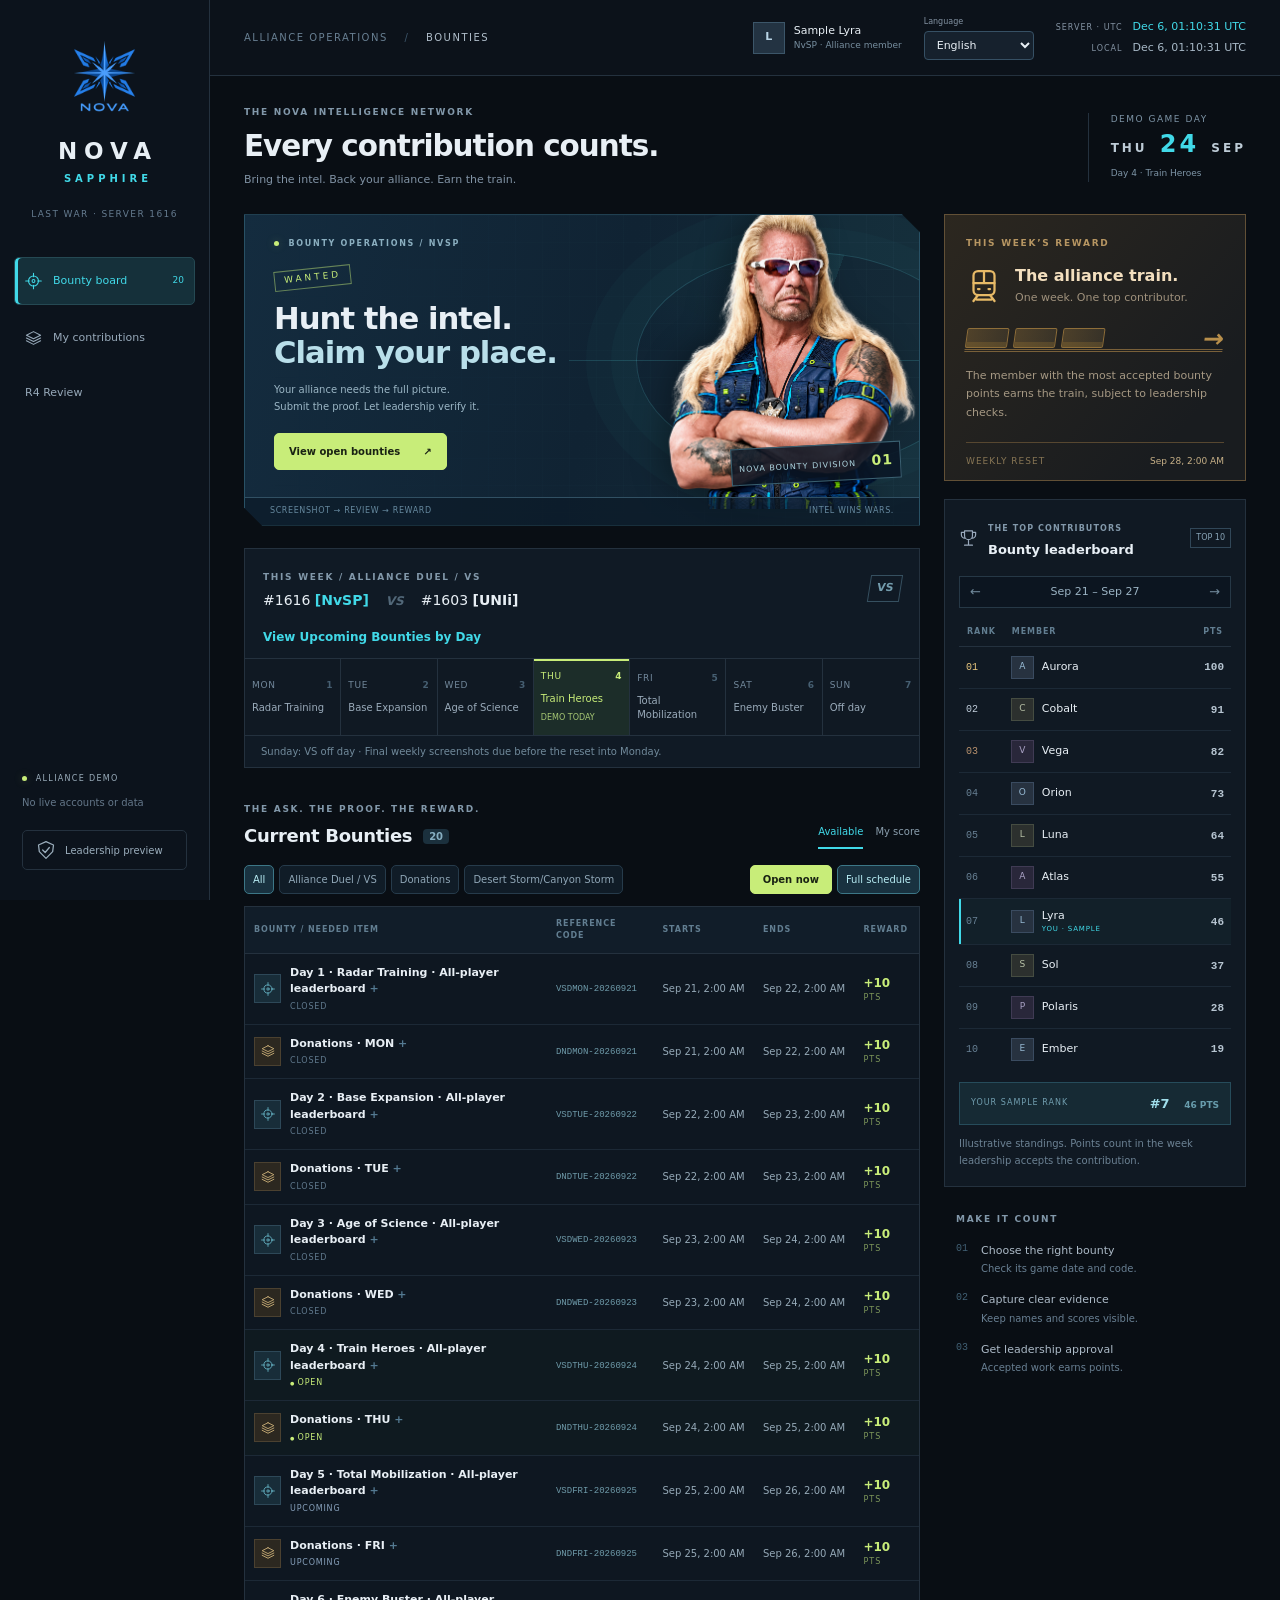
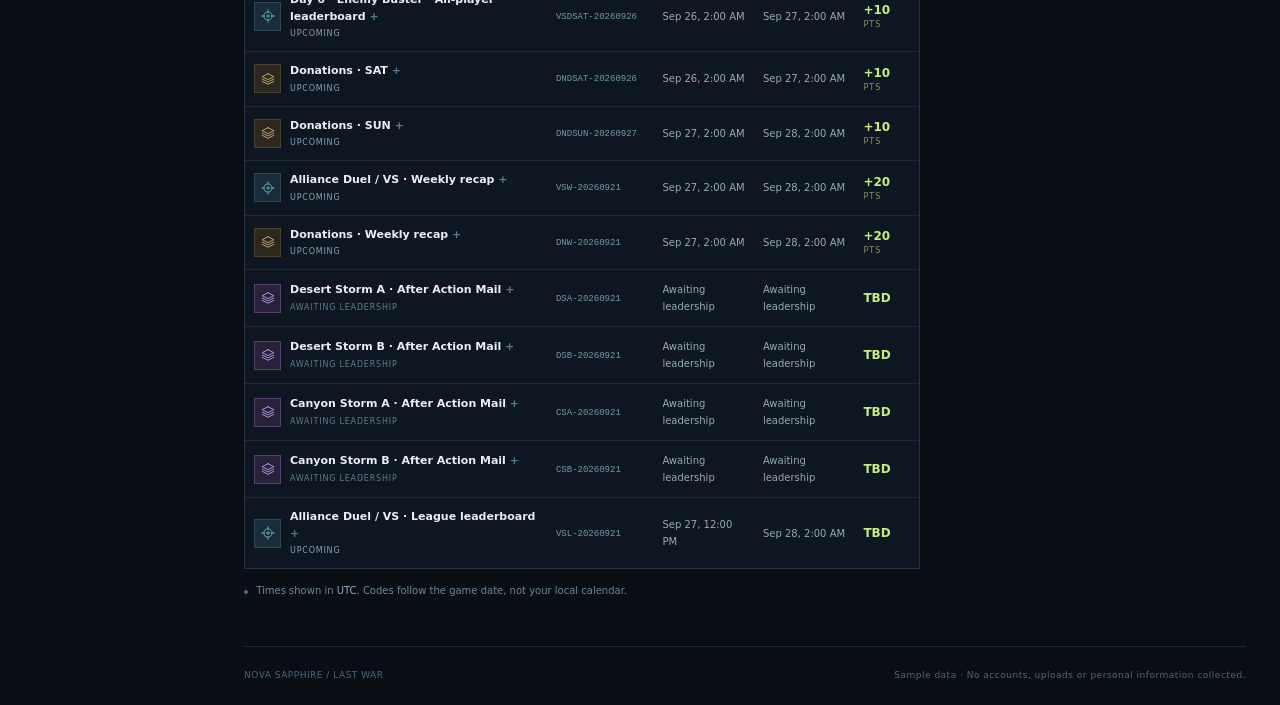
==== index.html @ 3021690a "Republish latest bounty review demo" ====
<!doctype html><html lang="en"><head><meta charset="utf-8"><meta name="viewport" content="width=device-width, initial-scale=1"><meta name="robots" content="noindex,nofollow"><meta name="referrer" content="no-referrer"><title>Nova Sapphire · Alliance Operations</title><link rel="stylesheet" href="style.css?v=18"></head><body>
<svg class="sprite" aria-hidden="true" xmlns="http://www.w3.org/2000/svg"><symbol id="target" viewBox="0 0 24 24"><circle cx="12" cy="12" r="7"/><circle cx="12" cy="12" r="2"/><path d="M12 1v5m0 12v5M1 12h5m12 0h5"/></symbol><symbol id="trophy" viewBox="0 0 24 24"><path d="M7 3h10v6a5 5 0 0 1-10 0V3Zm0 2H3v3a4 4 0 0 0 5 4m9-7h4v3a4 4 0 0 1-5 4M12 14v6m-5 1h10"/></symbol><symbol id="train" viewBox="0 0 24 24"><rect x="5" y="2" width="14" height="16" rx="3"/><path d="M5 10h14M12 2v8M8 18l-3 4m11-4 3 4M7 21h10"/><path d="M8 14h1m6 0h1"/></symbol><symbol id="layers" viewBox="0 0 24 24"><path d="m12 3 10 5-10 5L2 8l10-5Zm-10 9 10 5 10-5M2 16l10 5 10-5"/></symbol><symbol id="shield" viewBox="0 0 24 24"><path d="m12 2 9 4-1 8-8 8-8-8-1-8 9-4Z"/><path d="m8 12 3 3 5-6"/></symbol></svg>
<aside class="rail"><a class="brand" href="./"><img src="nova.png" alt="Nova alliance"><strong>NOVA<span>SAPPHIRE</span></strong></a><div class="rail-label">LAST WAR · SERVER 1616</div><nav aria-label="Alliance navigation"><button data-view="bounties" class="active"><svg><use href="#target"/></svg>Bounty board<span>15</span></button><button data-view="score"><svg><use href="#layers"/></svg>My contributions</button></nav><div class="rail-bottom"><span class="status-dot"></span> ALLIANCE DEMO<p>No live accounts or data</p><button id="leadership"><svg><use href="#shield"/></svg>Leadership preview</button></div></aside>
<div class="workspace"><header><div class="breadcrumb">ALLIANCE OPERATIONS <span>/</span> <strong id="breadcrumb-current">BOUNTIES</strong></div><div class="demo-badge">INTERACTIVE DEMO</div><div class="member-badge"><span>L</span><div>Sample Lyra<small>NvSP · Alliance member</small></div></div><label class="language-picker"><span>Language</span><select id="language" aria-label="Language"><option value="en">English</option><option value="fr">Français</option><option value="es">Español</option><option value="pt">Português</option><option value="vi">Tiếng Việt</option><option value="ko">한국어</option><option value="de">Deutsch</option></select></label><div class="header-clocks" aria-label="Current server and local time"><div><span>SERVER · UTC</span><time id="server-clock"></time></div><div><span>LOCAL</span><time id="local-clock"></time></div></div></header><main><div class="page-heading"><div><div class="eyebrow">THE NOVA INTELLIGENCE NETWORK</div><h1 id="page-title">Every contribution counts.</h1><p>Bring the intel. Back your alliance. Earn the train.</p></div><div class="game-date"><span>DEMO GAME DAY</span><strong>THU <b>24</b> SEP</strong><small>Day 4 · Train Heroes</small></div></div>
<section id="lead" hidden class="panel leadership-panel"><h2>Set the weekly opponent</h2><p>Leadership enters the opponent once per week. Everyone can try this control in the demo.</p><form id="opponent-form"><label>Server <input id="server" value="1603" pattern="[0-9]{1,6}" required maxlength="6"></label><label>Alliance <input id="tag" value="UNIi" pattern="[A-Za-z0-9]{1,12}" required maxlength="12"></label><button class="primary">Apply to this week</button></form></section>
<div class="layout"><div class="left"><section class="mission-hero"><div class="hero-grid" aria-hidden="true"></div><div class="hero-copy"><div class="eyebrow"><span class="status-dot"></span> BOUNTY OPERATIONS / NVSP</div><span class="stamp">WANTED</span><h2>Hunt the intel.<br><em>Claim your place.</em></h2><p>Your alliance needs the full picture.<br>Submit the proof. Let leadership verify it.</p><button class="primary" id="jump-bounties">View open bounties <span>↗</span></button></div><div class="mascot-frame" aria-hidden="true"><div class="radar"></div><img src="mascot.png" alt=""><span class="mascot-tag">NOVA BOUNTY DIVISION <b>01</b></span></div><div class="hero-bottom"><span>SCREENSHOT → REVIEW → REWARD</span><span>INTEL WINS WARS.</span></div></section>
<section class="duel-panel"><div class="duel-title"><div><span class="eyebrow">THIS WEEK / ALLIANCE DUEL / VS</span><h2 id="matchup"></h2></div><span class="mode-tag">VS</span></div><h3 id="day-strip-heading" class="day-strip-heading">View Upcoming Bounties by Day</h3><div id="day-strip" class="day-strip" aria-labelledby="day-strip-heading"></div><p class="duel-note">Sunday: VS off day · Final weekly screenshots due before the reset into Monday.</p></section>
<div id="board-area"><div class="board-heading"><div><span class="eyebrow">THE ASK. THE PROOF. THE REWARD.</span><h2 id="board-title">Current Bounties <span id="count"></span></h2></div><div class="view-tabs"><button data-tab="available" class="active">Available</button><button data-tab="score">My score</button></div></div><div class="toolbar"><div class="filters"><button data-filter="all" class="active">All</button><button data-filter="VS">Alliance Duel / VS</button><button data-filter="DN">Donations</button><button data-filter="EVENT">Desert Storm/Canyon Storm</button></div><div class="status-filter"><button data-status="open">Open now</button><button data-status="all" class="active">Full schedule</button></div></div><div id="board"></div><p class="time-note"><span class="status-dot"></span> Times shown in <strong id="zone"></strong>. Codes follow the game date, not your local calendar.</p></div></div>
<aside class="right"><section class="train-card"><div class="eyebrow">THIS WEEK’S REWARD</div><div class="reward-heading"><svg><use href="#train"/></svg><div><h2>The alliance train.</h2><p>One week. One top contributor.</p></div></div><div class="track" aria-hidden="true"><span></span><span></span><span></span><b>→</b></div><p>The member with the most accepted bounty points earns the train, subject to leadership checks.</p><div class="reward-footer"><span>WEEKLY RESET</span><strong id="train-reset"></strong></div></section>
<section class="panel leaderboard"><div class="section-top"><svg><use href="#trophy"/></svg><div><span class="eyebrow">THE TOP CONTRIBUTORS</span><h2>Bounty leaderboard</h2></div><span class="pill">TOP 10</span></div><div class="weeknav"><button id="prev" aria-label="Previous week">←</button><strong id="week"></strong><button id="next" aria-label="Next week">→</button></div><table><thead><tr><th>RANK</th><th>MEMBER</th><th>PTS</th></tr></thead><tbody id="leaders"></tbody></table><div class="your-position"><span>YOUR SAMPLE RANK</span><strong>#7 <small>46 PTS</small></strong></div><p class="hint">Illustrative standings. Points count in the week leadership accepts the contribution.</p></section><section class="how-it-works"><span class="eyebrow">MAKE IT COUNT</span><ol><li><b>01</b><span>Choose the right bounty<small>Check its game date and code.</small></span></li><li><b>02</b><span>Capture clear evidence<small>Keep names and scores visible.</small></span></li><li><b>03</b><span>Get leadership approval<small>Accepted work earns points.</small></span></li></ol></section></aside></div><footer><span>NOVA SAPPHIRE / LAST WAR</span><span>Sample data · No accounts, uploads or personal information collected.</span></footer></main></div>
<dialog id="submission"><form method="dialog"><button class="close" aria-label="Close">×</button></form><div class="eyebrow">BOUNTY BRIEFING</div><h2 id="selected-title"></h2><code id="selected-code"></code><p id="selected-details"></p><h3>Submission instructions</h3><ol id="selected-instructions"></ol><div id="selected-window" class="briefing-window"></div><p class="notice">Demo only. No files are uploaded or collected.</p><button class="primary" id="simulate">Simulate submission →</button><p id="receipt" role="status"></p></dialog><script type="module" src="app.js?v=18"></script></body></html>
---- style.css ----
:root{color-scheme:dark;--bg:#090e14;--panel:#101923;--line:#24313e;--muted:#8493a3;--text:#e8eff5;--cyan:#41d9e8;--lime:#c8ed79;--gold:#e7ba67;font:13px/1.5 system-ui,-apple-system,BlinkMacSystemFont,'Segoe UI',sans-serif;background:var(--bg);color:var(--text)}*{box-sizing:border-box}body{margin:0}button,input{font:inherit}button{cursor:pointer;border:1px solid var(--line);background:#16212d;color:inherit;border-radius:5px;padding:9px 13px}button:hover{border-color:var(--cyan);color:var(--cyan)}button:focus-visible,summary:focus-visible,a:focus-visible{outline:2px solid var(--lime);outline-offset:4px}svg{width:20px;height:20px;fill:none;stroke:currentColor;stroke-width:1.5;stroke-linecap:round;stroke-linejoin:round;flex-shrink:0}.sprite{position:absolute;width:0;height:0;overflow:hidden}.rail{width:210px;position:fixed;inset:0 auto 0 0;background:#0c131c;border-right:1px solid var(--line);display:flex;flex-direction:column;padding:30px 14px;z-index:5}.brand{display:flex;flex-direction:column;align-items:center;color:inherit;text-decoration:none}.brand img{width:97px;height:97px;object-fit:contain;margin-bottom:12px}.brand strong{font-size:23px;line-height:1.1;letter-spacing:7px;text-align:center;padding-left:7px}.brand strong span{display:block;font-size:10px;letter-spacing:4px;color:var(--cyan);margin-top:9px}.rail-label{font-size:8px;letter-spacing:1.4px;color:#657b8f;text-align:center;margin:24px 0 35px}.rail nav{display:flex;flex-direction:column;gap:9px}.rail nav button{display:flex;align-items:center;gap:11px;text-align:left;background:none;border:1px solid transparent;font-size:11px;padding:13px 10px;color:#97a9b9;white-space:nowrap}.rail nav button span{margin-left:auto;font-size:9px;color:var(--cyan)}.rail nav button.active{border-color:#254953;background:#15303a;color:var(--cyan);box-shadow:inset 3px 0 var(--cyan)}.rail nav svg{width:17px}.rail-bottom{margin-top:auto;padding:18px 8px 0;color:#9baebc;font-size:8px;letter-spacing:1.3px}.rail-bottom p{letter-spacing:0;color:#647789;font-size:10px}.rail-bottom button{display:flex;align-items:center;gap:9px;font-size:10px;background:none;width:100%;margin-top:20px;letter-spacing:0}.status-dot{display:inline-block;width:5px;height:5px;background:var(--lime);border-radius:50%;box-shadow:0 0 9px #c8ed7940;margin-right:5px}.workspace{margin-left:210px}header{height:76px;display:flex;align-items:center;gap:22px;padding:0 34px;border-bottom:1px solid var(--line);background:#0c121a}.breadcrumb{font-size:9px;letter-spacing:1.5px;color:#687f92;flex:1}.breadcrumb span{padding:0 12px;color:#3d566b}.breadcrumb strong{color:#b0beca;font-weight:500}.demo-badge{border:1px solid #384a30;color:#a9c181;font-size:8px;letter-spacing:1.7px;padding:4px 8px}.member-badge{display:flex;align-items:center;gap:9px;font-size:11px}.member-badge>span{width:32px;height:32px;display:grid;place-items:center;background:#233342;border:1px solid #3c5669;font-weight:700;color:#b9d5e6}.member-badge small{display:block;color:#778e9f;font-size:9px}main{padding:30px 34px 0;max-width:1620px;margin:auto}.page-heading{display:flex;align-items:center;justify-content:space-between;margin-bottom:26px;gap:20px}.eyebrow{font-size:8px;letter-spacing:1.7px;color:#8298aa;font-weight:650}.page-heading h1{font-size:clamp(24px,2.3vw,34px);letter-spacing:-1px;line-height:1.2;margin:9px 0 8px}.page-heading p{color:#8193a5;font-size:11px;margin:0}.game-date{border-left:1px solid var(--line);padding-left:22px;min-width:150px}.game-date>span{display:block;font-size:7px;letter-spacing:1.5px;color:#7d94a6}.game-date strong{display:block;font-size:12px;letter-spacing:3px;color:#bdcbd6}.game-date b{font-size:24px;color:var(--cyan);padding:0 5px}.game-date small{font-size:9px;color:#7d94a6}.layout{display:grid;grid-template-columns:minmax(0,1fr) 302px;gap:24px;align-items:start}.left,.right{min-width:0}.mission-hero{min-height:290px;position:relative;overflow:hidden;border:1px solid #285165;background:linear-gradient(105deg,#142c3f,#102333 52%,#152b38);clip-path:polygon(0 0,calc(100% - 18px) 0,100% 18px,100% 100%,18px 100%,0 calc(100% - 18px));margin-bottom:22px}.hero-grid{position:absolute;inset:0;background-image:linear-gradient(#5c9cad0b 1px,transparent 1px),linear-gradient(90deg,#5c9cad0b 1px,transparent 1px);background-size:27px 27px;mask-image:linear-gradient(90deg,transparent,#000)}.hero-copy{position:relative;z-index:2;padding:23px 29px 55px;width:66%}.hero-copy .eyebrow{font-size:7px;color:#8bafc0;white-space:nowrap}.stamp{display:inline-block;border:1px solid #c8ed7977;color:var(--lime);letter-spacing:3px;font-size:9px;padding:2px 9px;transform:rotate(-6deg);margin-top:18px}.hero-copy h2{font-size:clamp(24px,2.4vw,36px);line-height:1.12;letter-spacing:-1px;margin:13px 0 11px}.hero-copy h2 em{color:#b9dfea;font-style:normal}.hero-copy p{font-size:10px;color:#9bb6c5;line-height:1.7;margin:0 0 18px}.primary{background:var(--lime);border:1px solid var(--lime);color:#192213;font-weight:750;font-size:10px;padding:10px 14px}.primary:hover{background:#ddff9a;color:#172114;border-color:#ddff9a}.primary span{padding-left:20px}.mascot-frame{position:absolute;bottom:25px;right:0;width:42%;height:100%;pointer-events:none}.mascot-frame img{position:absolute;width:110%;height:107%;object-fit:contain;object-position:bottom;bottom:-9px;right:-7%;filter:drop-shadow(-9px 2px 15px #0005)}.radar{position:absolute;inset:20% -20% 10% 0;border-radius:50%;border:1px solid #3e8d9955;box-shadow:0 0 0 25px #419eae09,0 0 0 50px #419eae09;background:conic-gradient(from 20deg,transparent 70%,#4dddd817)}.radar:before,.radar:after{content:'';position:absolute;background:#4ec4d032}.radar:before{left:50%;top:-20%;height:140%;width:1px}.radar:after{top:50%;left:-20%;width:140%;height:1px}.mascot-tag{position:absolute;bottom:18px;right:18px;background:#0a1525db;border:1px solid #3a6071;color:#aed5e0;padding:7px;font-size:6px;letter-spacing:1px;transform:rotate(-3deg)}.mascot-tag b{font-size:14px;margin-left:12px;color:var(--lime)}.hero-bottom{position:absolute;bottom:0;left:0;right:0;height:28px;border-top:1px solid #315063;background:#0b1b28bb;display:flex;align-items:center;justify-content:space-between;padding:0 25px;color:#66899f;font-size:6px;letter-spacing:1.3px}.duel-panel{background:#101a25;border:1px solid var(--line);margin-bottom:30px}.duel-title{display:flex;justify-content:space-between;align-items:center;padding:17px 18px}.duel-title h2{margin:5px 0 0;font-size:14px;display:flex;align-items:center;gap:17px;font-weight:400}.alliance-home b{color:var(--cyan)}.versus{font:italic 900 12px system-ui;color:#526879}.mode-tag{color:#739cad;font-size:11px;font-weight:800;border:1px solid #365060;padding:4px 7px;transform:skew(-9deg)}.day-strip{display:grid;grid-template-columns:repeat(7,minmax(0,1fr));border-top:1px solid var(--line);border-bottom:1px solid var(--line)}.day-strip button{border:0;border-right:1px solid var(--line);background:#101923;border-radius:0;padding:10px 7px;text-align:left;min-height:76px;position:relative}.day-strip button:last-child{border-right:0}.day-strip button>span{display:flex;justify-content:space-between;font-size:7px;letter-spacing:.7px;color:#72889b}.day-strip button b{color:#465f72}.day-strip strong{font-size:8px;font-weight:500;display:block;margin-top:8px;color:#9aabba;line-height:1.4}.day-strip .today{background:#1c2d29;box-shadow:inset 0 2px var(--lime)}.day-strip .today strong,.day-strip .today span,.day-strip .today b{color:var(--lime)}.day-strip small{font-size:5px;display:block;color:#a7c874;letter-spacing:1px;margin-top:6px}.day-strip .selected{outline:1px solid var(--cyan);outline-offset:-2px}.duel-note{font-size:8px;color:#718a9b;margin:8px 16px}.board-heading{display:flex;align-items:end;justify-content:space-between;gap:10px;margin-bottom:16px}.board-heading h2{font-size:18px;margin:4px 0 0;letter-spacing:-.3px}.board-heading h2 span{font-size:10px;background:#1b303d;color:#87afc2;padding:2px 6px;border-radius:4px;margin-left:5px;vertical-align:middle}.view-tabs{display:flex;gap:12px}.view-tabs button{background:none;border:0;border-bottom:2px solid transparent;border-radius:0;font-size:9px;padding:8px 0;color:#8a9ead}.view-tabs button.active{border-color:var(--cyan);color:var(--cyan)}.toolbar{display:flex;justify-content:space-between;gap:8px;margin-bottom:12px}.filters,.status-filter{display:flex;gap:5px}.toolbar button{font-size:8px;padding:5px 8px;background:#101c27;color:#8fa6b6;border-color:#263b4b}.toolbar button.active{border-color:#3c7787;color:#b7ecf3;background:#193240}.status-filter button{background:none;border-color:transparent}.table-scroll{overflow:auto;border:1px solid var(--line);background:#0e1721}table{width:100%;border-collapse:collapse}th{font-size:6px;letter-spacing:.9px;color:#627e91;text-align:left;padding:11px 9px;font-weight:600;background:#111d29;border-bottom:1px solid var(--line)}td{padding:11px 9px;border-bottom:1px solid #1c2936;font-size:10px}tr:last-child td{border-bottom:0}.bounties td{vertical-align:middle}.bounty-title{display:flex;align-items:center;gap:9px;min-width:147px}.type-icon{width:27px;height:29px;display:grid;place-items:center;background:#182d39;color:#64b0c2;border:1px solid #2d4858;flex-shrink:0}.type-icon.DN{background:#2c2820;color:#ccb178;border-color:#4b4130}.type-icon svg{width:14px;height:14px}.bounties summary{cursor:pointer;font-size:9px;font-weight:550;list-style:none}.bounties summary:after{content:' +';color:#547a92}.bounties details[open] summary:after{content:' −'}.bounties details p{color:#839aaa;font-size:9px;max-width:230px}.bounties details small{color:#66889c;font-size:8px}.state{font-size:6px;text-transform:uppercase;letter-spacing:.8px;color:#60798d;display:inline-block;margin-top:3px}.state.open{color:var(--lime)}.state.open:before{content:'● ';font-size:5px}.state.upcoming{color:#87a0bb}.open-row{background:#14231f55}.code{font:7px ui-monospace,monospace;background:none;padding:3px 0;border:0;color:#6f9baa;white-space:nowrap}.date-cell{font-size:8px;line-height:1.7;min-width:62px;color:#95a9b7}.points{font-size:14px;font-weight:750;color:var(--lime);white-space:nowrap}.points small{display:block;font-size:5px;letter-spacing:1px;color:#7d965a;font-weight:500}.submit{padding:5px 8px;font-size:8px;white-space:nowrap;background:#162631;border-color:#284453;color:#abc5d4}.submit span{color:#6f9bab;margin-left:5px}.time-note{font-size:8px;color:#6e8799;margin-top:14px}.time-note .status-dot{width:4px;height:4px;background:#4d7188}.time-note strong{font-weight:500;color:#8fa9b9}.right{display:flex;flex-direction:column;gap:18px}.train-card{padding:22px 21px 0;border:1px solid #625036;background:linear-gradient(130deg,#2c271f,#191c1f 80%);position:relative;overflow:hidden}.train-card>.eyebrow{color:#b79662;font-size:7px}.reward-heading{display:flex;align-items:center;gap:13px;margin-top:15px}.reward-heading svg{width:36px;height:36px;color:var(--gold)}.reward-heading h2{font-size:16px;line-height:1.2;margin:0 0 5px;color:#f3dfbe}.reward-heading p{font-size:8px;color:#9f917c;margin:0}.train-card>p{font-size:9px;color:#a59883;line-height:1.7;margin:8px 0 19px}.track{display:flex;align-items:center;gap:6px;margin:20px 0 15px;height:25px;border-bottom:3px double #796039;transform:skew(-8deg)}.track span{width:42px;height:20px;background:linear-gradient(90deg,#aa824050,#d5ad6520);border:1px solid #8e6e39;border-radius:2px;box-shadow:inset 0 -5px #a6803440}.track b{font-size:25px;color:#b88f4b;margin-left:auto;line-height:1}.reward-footer{border-top:1px solid #574730;display:flex;justify-content:space-between;align-items:center;padding:12px 0;gap:5px}.reward-footer span{font-size:6px;letter-spacing:1px;color:#877554}.reward-footer strong{font-size:8px;color:#c7b087;font-weight:500}.panel{background:#101923;border:1px solid var(--line);padding:20px}.section-top{display:flex;gap:10px;align-items:center}.section-top svg{color:#9aaabd;width:19px}.section-top h2{font-size:13px;margin:3px 0 0}.section-top .eyebrow{font-size:6px;letter-spacing:1.1px}.pill{font-size:6px;color:#89a5b8;border:1px solid #314758;padding:3px 5px;margin-left:auto;white-space:nowrap}.leaderboard{padding:17px 14px}.weeknav{display:flex;align-items:center;justify-content:space-between;gap:6px;margin:17px 0 10px;border:1px solid #263846;background:#0c1520}.weeknav strong{font-size:9px;font-weight:500;color:#9bb3c3}.weeknav button{background:none;border:0;padding:5px 10px;color:#718a9c}.leaderboard th{background:none;font-size:6px;padding:8px}.leaderboard td{padding:9px 7px;font-size:9px}.leaderboard th:first-child{width:37px}.leaderboard td:nth-child(2){display:flex;align-items:center;gap:8px}.leaderboard td:last-child,.leaderboard th:last-child{text-align:right}.leaderboard td:last-child{font:600 11px ui-monospace,monospace;color:#b7c5d1}.rank{font:8px ui-monospace,monospace;color:#688094}.rank-1{color:#e8c67e}.rank-2{color:#becbd8}.rank-3{color:#b8916d}.avatar{width:23px;height:23px;display:grid;place-items:center;background:#273240;border:1px solid #3a4b60;color:#98bbd5;font-size:9px}.avatar-1{background:#2c302e;color:#b7c1a6;border-color:#454c41}.avatar-2{background:#29273a;color:#aaa2c5;border-color:#403b54}.player-name small{display:block;font-size:5px;color:var(--cyan);letter-spacing:.8px}.leaderboard tr.is-you{background:#162d3655}.leaderboard tr.is-you td:first-child{box-shadow:inset 2px 0 var(--cyan)}.your-position{display:flex;align-items:center;justify-content:space-between;background:#162a34;border:1px solid #264c5b;padding:11px;margin-top:12px}.your-position>span{font-size:6px;color:#719eaf;letter-spacing:1px}.your-position strong{font-size:13px;color:#a0deeb}.your-position small{font-size:7px;color:#689dad;margin-left:10px}.hint{font-size:8px;color:#6c8294;line-height:1.7;margin-bottom:0}.how-it-works{padding:3px 12px}.how-it-works ol{list-style:none;margin:15px 0;padding:0;display:grid;gap:16px}.how-it-works li{display:flex;gap:13px;font-size:9px;color:#acbac7}.how-it-works b{font:10px ui-monospace,monospace;color:#416074}.how-it-works small{display:block;font-size:8px;color:#687f92;margin-top:2px}footer{margin-top:38px;padding:22px 0;border-top:1px solid #1a2834;display:flex;justify-content:space-between;gap:20px;color:#4e677b;font-size:7px;letter-spacing:.5px}.leadership-panel{margin:0 0 22px}.leadership-panel h2{font-size:18px}.leadership-panel p{font-size:11px;color:#8ba0b1}.leadership-panel form{display:flex;gap:14px;align-items:end;flex-wrap:wrap}input{display:block;background:#09121d;border:1px solid #344a5b;color:white;padding:8px;border-radius:3px;max-width:170px}label{font-size:9px;color:#9eafbd}.score-panel{padding:25px;background:#101b26;border:1px solid var(--line)}.score-panel h3{font-size:27px;margin:10px 0;color:var(--cyan)}.score-panel p{color:#8ca3b6;font-size:10px}.score-panel ul{list-style:none;padding:0}.score-panel li{display:grid;gap:5px;padding:12px 0;border-top:1px solid var(--line);font-size:10px}.score-panel code{font-size:8px;color:#668d9f}.empty{text-align:center;color:#829cad;padding:30px}.empty button{margin-top:14px}.notice{font-size:10px;border:1px solid #2b475a;background:#122738;padding:12px;color:#93afc2}dialog{background:#101c28;color:var(--text);padding:30px;border:1px solid #3a6074;max-width:550px;width:calc(100% - 30px)}dialog::backdrop{background:#03080ddb}dialog h2{font-size:25px;margin:13px 0}dialog code{font-size:10px;color:var(--cyan)}dialog>p{font-size:12px;color:#9db0bf}.close{float:right;background:none;padding:2px 9px;font-size:23px;border:0}.briefing-window{display:grid;gap:15px;grid-template-columns:1fr 1fr;margin:24px 0;padding:18px 0;border-block:1px solid var(--line)}.briefing-window span{display:block;font-size:7px;letter-spacing:1px;color:#6e8b9e}.briefing-window strong{font-size:11px;font-weight:500;color:#b1c4d1;display:block;margin-top:5px}#receipt{color:var(--lime)}@media(min-width:1650px){.layout{grid-template-columns:minmax(0,1fr) 330px}.hero-copy h2{font-size:39px}.bounties summary{font-size:11px}.code{font-size:9px}.date-cell{font-size:10px}.day-strip strong{font-size:10px}}@media(max-width:1200px){.rail{width:165px;padding:24px 9px}.workspace{margin-left:165px}.rail nav button{font-size:9px;gap:7px}.brand img{width:80px;height:80px}main{padding:24px 22px 0}header{padding:0 22px}.layout{grid-template-columns:minmax(0,1fr) 265px;gap:18px}.hero-copy{padding-left:20px;width:70%}.hero-copy h2{font-size:29px}.hero-copy .eyebrow{font-size:6px}.hero-bottom{padding:0 17px;font-size:5px}.bounties th,.bounties td{padding:10px 6px}.day-strip strong{font-size:7px}.bounty-title{min-width:145px}.type-icon{display:none}.view-tabs{gap:8px}}@media(max-width:1000px){.rail{width:68px;padding:20px 7px}.brand strong,.rail-label,.rail nav button span,.rail-bottom{display:none}.brand img{width:48px;height:48px;margin-bottom:35px}.rail nav button{font-size:0;padding:14px;justify-content:center}.rail nav svg{width:20px}.workspace{margin-left:68px}.layout{grid-template-columns:minmax(0,1fr) 250px;gap:16px}.game-date{min-width:125px}.mascot-frame{right:-10px}.hero-copy{width:75%}.hero-copy h2{font-size:27px}.day-strip button{padding:9px 4px}}@media(max-width:820px){.layout{grid-template-columns:1fr}.right{display:grid;grid-template-columns:1fr 1fr;align-items:start}.how-it-works{grid-column:1/-1}.mission-hero{min-height:300px}.hero-copy{width:65%;padding:26px 27px 55px}.hero-copy h2{font-size:37px}.mascot-frame{width:40%}.day-strip strong{font-size:9px}.bounties summary{font-size:11px}.code{font-size:8px}.date-cell{font-size:9px}.type-icon{display:grid}.demo-badge{display:none}.hero-bottom{font-size:6px}.hero-copy .eyebrow{font-size:7px}.rail-bottom{display:block;font-size:0;padding:0}.rail-bottom p{display:none}.rail-bottom button{font-size:0;padding:12px;justify-content:center}.rail-bottom .status-dot{display:none}}@media(max-width:550px){.rail{display:none}.workspace{margin:0}header{height:58px;padding:0 16px}.breadcrumb{font-size:7px;letter-spacing:.7px}.breadcrumb span{padding:0 5px}.member-badge{font-size:9px}.member-badge small{font-size:7px}.member-badge>span{width:27px;height:27px}main{padding:22px 14px 0}.page-heading h1{font-size:25px;max-width:260px}.page-heading>.game-date{display:none}.page-heading .eyebrow{font-size:6px}.page-heading p{font-size:9px}.hero-copy{padding:20px 18px 50px;width:72%}.hero-copy h2{font-size:29px}.hero-copy p{font-size:9px}.mission-hero{min-height:285px}.mascot-frame{width:43%;right:-15px;bottom:25px;opacity:.8}.mascot-tag{display:none}.hero-copy .eyebrow{font-size:5px}.hero-bottom{font-size:4px;letter-spacing:1px}.primary{font-size:9px}.primary span{padding-left:8px}.duel-title h2{font-size:12px;gap:12px}.day-strip{overflow-x:auto;grid-template-columns:repeat(7,minmax(69px,1fr))}.day-strip strong{font-size:8px}.duel-note{font-size:7px}.toolbar button{font-size:7px;padding:5px 7px}.toolbar{gap:5px}.board-heading h2{font-size:17px}.board-heading .eyebrow{font-size:6px}.right{grid-template-columns:1fr}.how-it-works{grid-column:auto}.bounties{min-width:610px}.bounties td{padding:12px 8px}.bounties summary{font-size:10px}.type-icon{width:24px}.bounty-title{min-width:150px}footer{flex-direction:column;gap:8px}.leaderboard td{padding:11px 8px;font-size:11px}.leaderboard td:last-child{font-size:13px}.leaderboard th{font-size:8px}.avatar{width:29px;height:29px}.rank{font-size:10px}.section-top h2{font-size:16px}.weeknav strong{font-size:11px}.weeknav button{padding:8px 13px}.train-card>p,.hint{font-size:10px}.how-it-works li{font-size:11px}.how-it-works small{font-size:10px}}
@media(prefers-reduced-motion:reduce){*{scroll-behavior:auto!important}}
/* Keep compact controls readable rather than shrinking the entire interface. */
.eyebrow{font-size:9px}.hero-copy .eyebrow{font-size:8px}.hero-bottom{font-size:8px;letter-spacing:.6px}.mascot-tag{font-size:8px}.rail-label{font-size:9px}.breadcrumb{font-size:10px}.demo-badge{font-size:9px}.game-date>span{font-size:9px}.day-strip button>span{font-size:9px}.day-strip strong{font-size:10px}.day-strip small{font-size:8px;letter-spacing:0}.duel-note{font-size:10px}.board-heading .eyebrow{font-size:9px}.view-tabs button,.toolbar button{font-size:10px}.bounties{min-width:760px}.bounties th{font-size:8px}.bounties summary{font-size:11px}.code{font-size:9px}.date-cell{font-size:10px}.state{font-size:8px}.points small{font-size:8px}.submit{font-size:10px}.time-note{font-size:10px}.reward-heading p,.train-card>p{font-size:11px}.train-card>.eyebrow{font-size:9px}.reward-footer span,.reward-footer strong{font-size:9px}.section-top .eyebrow,.pill{font-size:8px}.leaderboard th{font-size:8px}.leaderboard td{font-size:11px}.rank{font-size:10px}.player-name small{font-size:7px}.weeknav strong{font-size:11px}.your-position>span{font-size:8px}.your-position small{font-size:9px}.hint{font-size:10px}.how-it-works li{font-size:11px}.how-it-works small{font-size:10px}footer{font-size:9px}
@media(max-width:550px){.hero-bottom{font-size:6px}.hero-copy .eyebrow{font-size:7px}.breadcrumb{font-size:8px}.toolbar{flex-wrap:wrap}.board-heading .eyebrow{font-size:8px}.bounties{min-width:720px}.page-heading .eyebrow{font-size:8px}}

.header-clocks{margin-left:auto;flex-shrink:0;text-align:right;display:grid;gap:5px;font-variant-numeric:tabular-nums}.header-clocks>div{display:flex;justify-content:flex-end;align-items:baseline;gap:10px}.header-clocks span{font-size:8px;letter-spacing:1px;color:var(--muted)}.header-clocks time{font-size:11px;white-space:nowrap;color:var(--cyan)}.header-clocks>div+div time{color:#a7b8c6}
@media(max-width:1100px){header .demo-badge{display:none}header{gap:14px}}
@media(max-width:700px){header .member-badge{display:none}.header-clocks>div{gap:6px}.header-clocks time{font-size:10px}.header-clocks span{font-size:7px}}
@media(max-width:380px){header .breadcrumb{max-width:70px}.breadcrumb span,.breadcrumb strong{display:none}header{padding:0 10px;gap:8px}}

.language-picker{display:grid;gap:3px;flex-shrink:0}.language-picker>span{font-size:8px;color:var(--muted)}.language-picker select{font:11px system-ui;color:var(--text);background:#16212d;border:1px solid #365064;border-radius:4px;padding:6px 24px 6px 8px;max-width:130px}.language-picker select:focus-visible{outline:2px solid var(--lime);outline-offset:2px}
header .demo-badge{display:none}header{height:auto;min-height:76px;flex-wrap:wrap;padding-top:10px;padding-bottom:10px}.header-clocks{margin-left:0}.hero-copy h2{overflow-wrap:break-word}.hero-copy .eyebrow{white-space:normal}.hero-copy{min-height:300px}.hero-bottom{gap:8px}.day-strip strong{overflow-wrap:break-word}
@media(max-width:1100px){header .member-badge{display:none}}
@media(max-width:700px){header{gap:10px}.breadcrumb{flex-basis:100%}.language-picker{margin-right:auto}.header-clocks time{font-size:10px}.header-clocks>div{flex-wrap:wrap;gap:3px 6px}.header-clocks{max-width:230px}.hero-copy h2{font-size:26px}.hero-copy{width:68%}.hero-bottom{font-size:6px}}

.filters{flex-wrap:wrap}.type-icon.EVENT{background:#28213a;color:#bfa2e5;border-color:#534270}.header-clocks span{max-width:120px}.points{font-size:12px}

dialog h3{font-size:13px;color:var(--cyan);margin-top:22px}#selected-instructions{padding-left:20px;font-size:12px;color:#b3c5d3;line-height:1.7}#selected-instructions li{margin-bottom:8px}

.status-filter button[data-status="open"]{background:var(--lime);color:#192213;border:1px solid var(--lime);font-weight:750;padding:6px 12px}.status-filter button[data-status="open"]:hover{background:#ddff9a;border-color:#ddff9a;color:#192213}.status-filter button[data-status="open"].active{background:#ddff9a;color:#14200b;border-color:#efffcf;box-shadow:0 0 0 2px #c8ed7933}.status-filter button[data-status="open"].active:before{content:'✓ ';font-weight:900}

.submit:disabled,.submit:disabled:hover,#simulate:disabled,#simulate:disabled:hover{background:#242b33;border-color:#39414a;color:#87909a;cursor:not-allowed;box-shadow:none}

.day-strip-heading{margin:0;padding:0 18px 12px;font-size:12px;font-weight:650;color:var(--cyan);line-height:1.5}
[hidden]{display:none!important}.r4-notice{padding:12px 16px;border:1px solid #38504d;background:#102822;color:#b8d9bd;margin-bottom:22px;font-size:11px}.r4-layout{display:grid;grid-template-columns:220px minmax(0,1fr);gap:20px}.r4-queue,.r4-summary,.r4-evidence,.r4-data,.r4-decision{padding:20px}.r4-queue{position:sticky;top:20px}.r4-queue h2{font-size:16px}.r4-queue-item{width:100%;text-align:left;display:grid;gap:10px;border-color:var(--cyan);background:#132b35;font-size:11px}.r4-queue-item code{font-size:8px;overflow-wrap:anywhere}.r4-work{min-width:0;display:grid;gap:18px}.r4-summary{display:flex;flex-wrap:wrap;justify-content:space-between;align-items:center}.r4-summary h2{margin:7px 0}.r4-summary p{color:var(--muted);font-size:11px}.r4-wide{width:100%;margin:15px 0 0}.r4-reward{text-align:right;color:var(--lime)}.r4-reward b{display:block;font-size:32px}.r4-reward span{font-size:8px;letter-spacing:1px}.r4-columns{display:grid;grid-template-columns:1fr 1fr;gap:18px;min-width:0}.r4-section-head{display:flex;justify-content:space-between;gap:10px;align-items:center}.r4-section-head h2{font-size:15px}.r4-pages{display:flex;gap:7px;margin:10px 0 15px}.r4-pages .active{border-color:var(--cyan);color:var(--cyan)}.r4-screenshot{background:#343b50;padding:12px;border:1px solid #566176;border-radius:6px;color:#151b24}.r4-game-title{font-size:22px;font-weight:900;font-style:italic;color:white;margin:5px 0 14px}.r4-game-tabs{display:flex;gap:5px;color:white;font-size:12px}.r4-game-tabs>*{padding:8px;background:#51576c;flex:1;text-align:center}.r4-game-tabs b{background:#d88314}.r4-game-days{background:#c2bcb8;text-align:center;font-size:10px;padding:12px 3px}.r4-game-days b{background:white;padding:8px}.r4-game-labels{background:#e4ded7;padding:7px;font-size:8px;letter-spacing:1px}.r4-game-row{display:grid;grid-template-columns:25px 1fr auto;gap:7px;align-items:center;background:#cbd3e2;padding:14px 9px;margin-top:5px;font-size:10px;border-radius:3px}.r4-game-row> b{font-size:17px}.r4-game-row small{display:block;font-size:8px;margin-top:5px}.rank-bg-1{background:#f2d859}.rank-bg-2{background:#c2c9fb}.rank-bg-3{background:#edc5b0}.r4-pinned{background:#bce58d;margin-top:18px}.r4-pinned>b{font-size:13px}.r4-game-footer{color:white;text-align:right;padding:15px 0 5px;font-size:9px}.r4-data table{width:100%;font-size:11px}.r4-data th{text-align:left;font-size:8px;padding:12px 6px;color:var(--muted)}.r4-data td{padding:15px 6px;border-top:1px solid var(--line)}.r4-data input{width:100%;min-width:90px;max-width:130px;background:#0a141e;border:1px solid #416376;color:var(--text);border-radius:4px;padding:9px;font-size:11px}.r4-alliance{display:block;color:var(--cyan);margin-top:5px}.r4-coverage{border-top:1px solid var(--line);margin-top:20px;padding-top:14px;font-size:11px}.r4-warning{color:#dfc894;border-left:2px solid var(--gold);padding:8px 12px;background:#28251d}.r4-checks{display:grid;grid-template-columns:1fr 1fr;gap:12px;margin:20px 0}.r4-checks label{display:flex;align-items:center;gap:8px;font-size:12px}.r4-checks input{accent-color:var(--cyan);width:17px;height:17px}.r4-reason{display:grid;gap:8px;font-size:11px}.r4-reason textarea{width:100%;background:#0a141e;border:1px solid #416376;border-radius:5px;padding:12px;color:var(--text);font:inherit}.r4-actions{display:flex;gap:10px;flex-wrap:wrap;margin-top:18px}.r4-actions button{font-size:11px}.r4-actions button:disabled{opacity:.4;cursor:not-allowed}.r4-decision [role=status]{font-size:11px;color:var(--muted);margin-top:15px}@media(max-width:1150px){.r4-layout{grid-template-columns:1fr}.r4-queue{position:static}.r4-queue-item{grid-template-columns:1fr 1fr}}@media(max-width:760px){.r4-columns,.r4-checks{grid-template-columns:1fr}.r4-queue-item{grid-template-columns:1fr}.r4-section-head{flex-wrap:wrap}}
#r4-screenshot{padding:0;background:none}#r4-page-reviewed{margin:0 0 8px;border-color:var(--cyan);color:var(--cyan)}#r4-page-progress{font-size:11px;color:var(--muted)}#r4-profiles select{background:#101e2c;color:var(--text);border:1px solid #416376;padding:10px;margin:8px}#r4-profile-result{font-size:12px;margin-top:12px;padding:15px;background:#0a141e}#r4-profile-result p:first-child{font-size:16px;color:var(--cyan);font-weight:700}
.r4-data select{display:block;width:100%;max-width:210px;background:#0a141e;color:var(--text);border:1px solid #416376;border-radius:4px;font-size:10px;padding:7px;margin-top:8px}.r4-row-confirm{display:flex;align-items:center;gap:6px;font-size:10px;margin-top:10px}.r4-data .r4-row-confirm input{width:15px;min-width:15px;height:15px;accent-color:var(--cyan);padding:0}.r4-row-ready,.r4-row-pending{display:block;font-size:9px;margin-top:8px}.r4-row-ready{color:var(--lime)}.r4-row-pending{color:var(--gold)}.r4-data td{vertical-align:top}
.r4-search-label{display:grid;gap:5px;font-size:10px;margin-top:10px}.r4-data .r4-search-label input{width:100%;max-width:none;min-width:100px}.r4-search-results{display:grid;gap:4px;margin-top:5px;padding:5px;border:1px solid #416376;background:#0a141e;font-size:10px;max-height:210px;overflow:auto}.r4-search-results button{text-align:left;white-space:normal;overflow-wrap:anywhere;font-size:10px;padding:8px}.r4-match-caption{display:block;margin-top:7px;font-size:9px;color:var(--muted);overflow-wrap:anywhere}

.r4-evidence-brief{margin:18px 0;padding:18px;border:1px solid var(--cyan,#00d4e5);border-left:4px solid var(--cyan,#00d4e5);background:#102832}.r4-evidence-brief h3{font-size:21px;line-height:1.35;margin:8px 0;color:#effbff}.r4-evidence-brief code{display:block;overflow-wrap:anywhere;color:#7de5ed}.r4-evidence-brief h4{margin-bottom:8px}.r4-evidence-brief ul{padding-left:20px;line-height:1.6}.r4-evidence-brief li+li{margin-top:8px}

.r4-pages button{position:relative;min-width:100px;padding-right:36px}.r4-pages .review-indicator{position:absolute;top:5px;right:6px}.review-indicator{position:relative;display:inline-flex;align-items:center;justify-content:center;width:24px;height:24px;font-weight:800;border-radius:50%;cursor:help}.review-indicator.pending{color:#ffb04a;text-shadow:0 0 8px #ff9b26;box-shadow:0 0 10px #ff95003d}.review-indicator.approved{color:#b8ee62}.review-indicator.rejected{color:#ff7e85}.review-tooltip{display:none;position:absolute;bottom:calc(100% + 5px);left:0;z-index:5;white-space:nowrap;background:#172c39;color:white;padding:5px 8px;border:1px solid #647988;font-size:12px}.review-indicator:hover .review-tooltip,.review-indicator:focus .review-tooltip{display:block}.reject-button{color:#ffb6bb!important;border-color:#b85a63!important;background:#391c25!important}#r4-rejection{padding:18px;margin-top:16px;border:1px solid #b85a63;background:#221b25}.submission-history td{vertical-align:top}.submission-history td small{display:block;margin-top:6px;font-size:11px}.submission-history td:last-child{min-width:190px;white-space:pre-wrap;overflow-wrap:anywhere}.submission-history th{white-space:nowrap}.score-panel:has(.submission-history){display:block}

.r4-evidence-brief{padding:12px 14px;margin:12px 0;border-left-width:3px}.r4-evidence-brief .eyebrow{font-size:10px;letter-spacing:1.4px}.r4-evidence-brief h3{font-size:17px;line-height:1.3;margin:5px 0}.r4-evidence-brief .r4-brief-meta{font-size:12px;margin:5px 0;color:#9eb5c4}.r4-evidence-brief code{font-size:11px}.r4-evidence-brief details{margin-top:9px;font-size:12px}.r4-evidence-brief summary{cursor:pointer;color:#a0c1cf}.r4-evidence-brief ul{margin:8px 0 0;line-height:1.4}.r4-evidence-brief li+li{margin-top:5px}
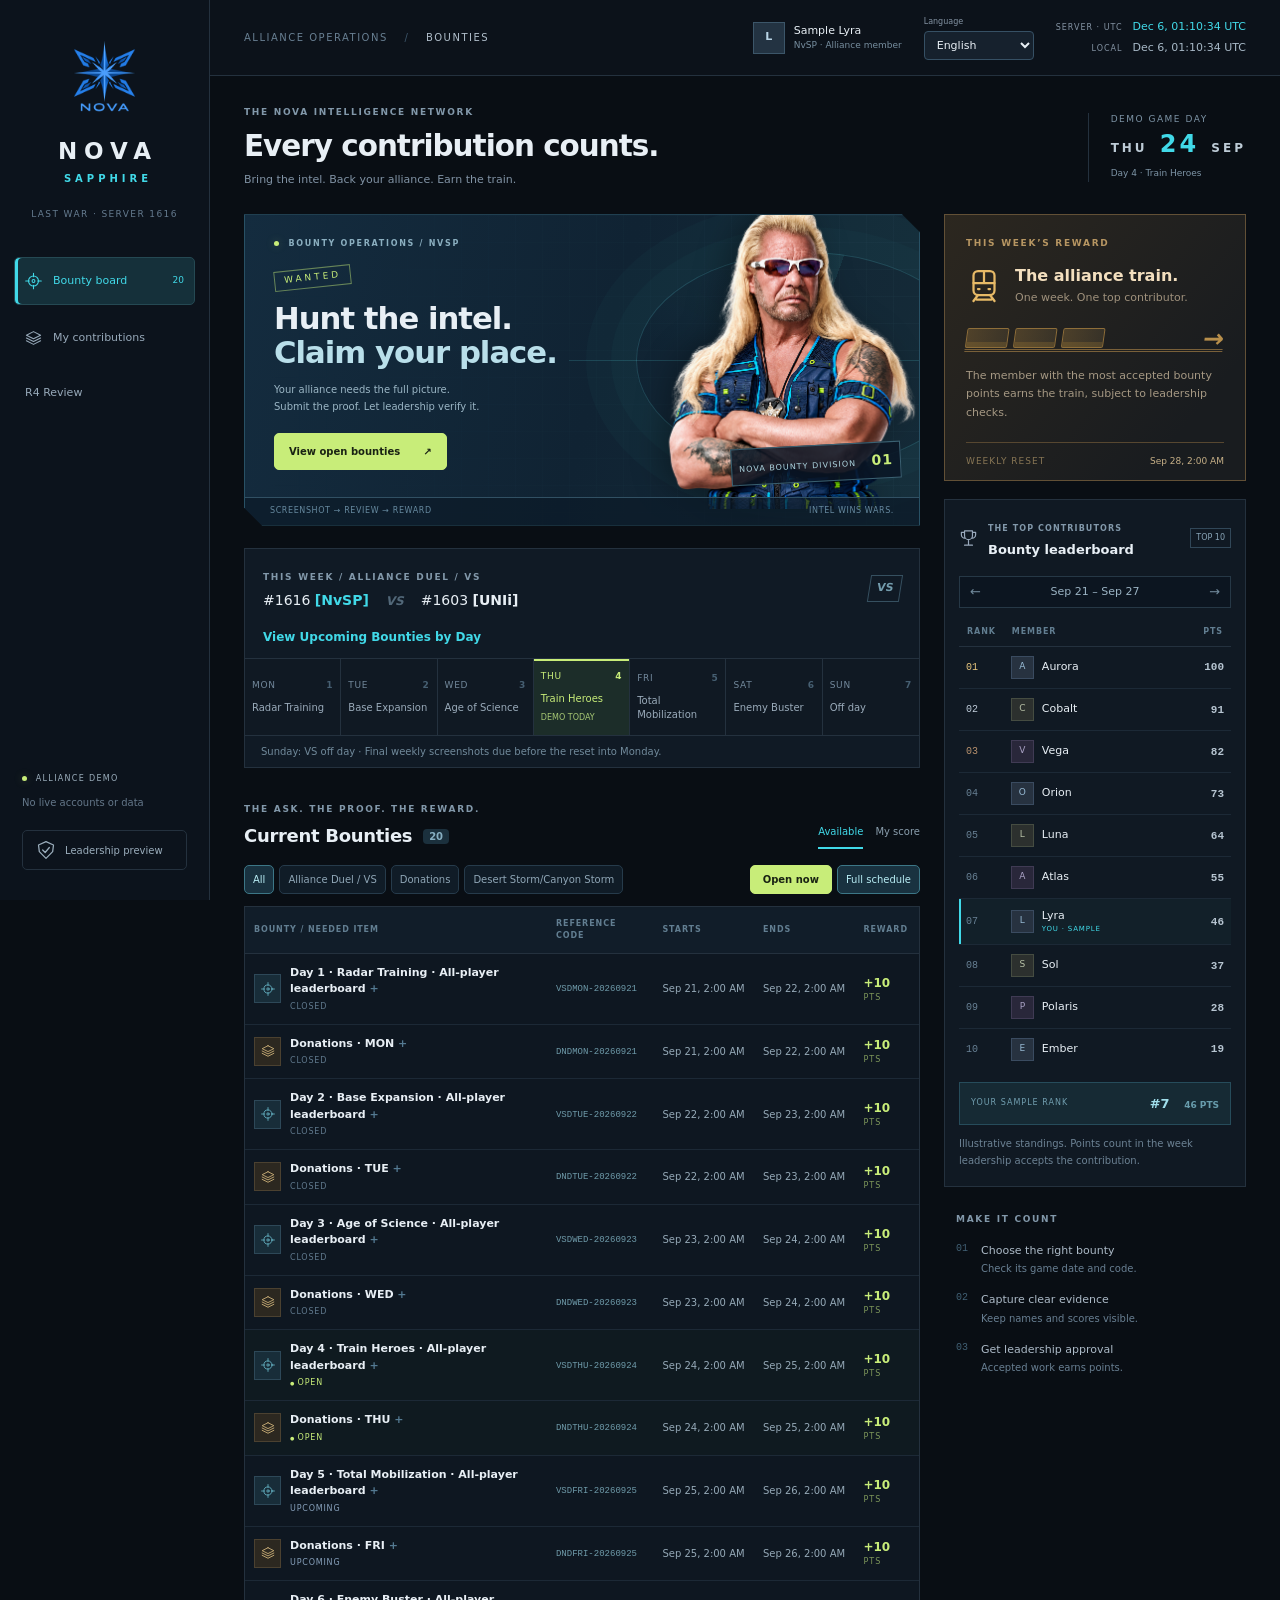
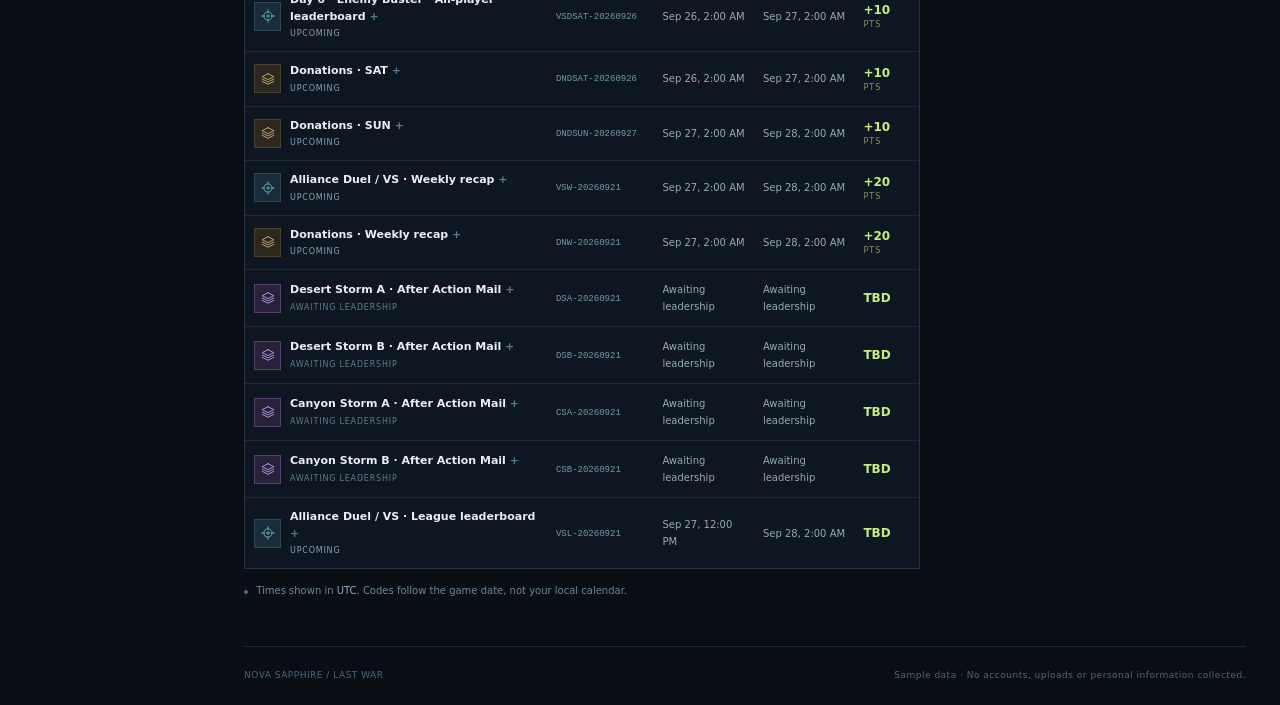
==== commit df2e2f2f: "Align player search, score and confirmation fields in review rows" ====
--- a/index.html
+++ b/index.html
@@ -1,4 +1,4 @@
-<!doctype html><html lang="en"><head><meta charset="utf-8"><meta name="viewport" content="width=device-width, initial-scale=1"><meta name="robots" content="noindex,nofollow"><meta name="referrer" content="no-referrer"><title>Nova Sapphire · Alliance Operations</title><link rel="stylesheet" href="style.css?v=18"></head><body>
+<!doctype html><html lang="en"><head><meta charset="utf-8"><meta name="viewport" content="width=device-width, initial-scale=1"><meta name="robots" content="noindex,nofollow"><meta name="referrer" content="no-referrer"><title>Nova Sapphire · Alliance Operations</title><link rel="stylesheet" href="style.css?v=19"></head><body>
 <svg class="sprite" aria-hidden="true" xmlns="http://www.w3.org/2000/svg"><symbol id="target" viewBox="0 0 24 24"><circle cx="12" cy="12" r="7"/><circle cx="12" cy="12" r="2"/><path d="M12 1v5m0 12v5M1 12h5m12 0h5"/></symbol><symbol id="trophy" viewBox="0 0 24 24"><path d="M7 3h10v6a5 5 0 0 1-10 0V3Zm0 2H3v3a4 4 0 0 0 5 4m9-7h4v3a4 4 0 0 1-5 4M12 14v6m-5 1h10"/></symbol><symbol id="train" viewBox="0 0 24 24"><rect x="5" y="2" width="14" height="16" rx="3"/><path d="M5 10h14M12 2v8M8 18l-3 4m11-4 3 4M7 21h10"/><path d="M8 14h1m6 0h1"/></symbol><symbol id="layers" viewBox="0 0 24 24"><path d="m12 3 10 5-10 5L2 8l10-5Zm-10 9 10 5 10-5M2 16l10 5 10-5"/></symbol><symbol id="shield" viewBox="0 0 24 24"><path d="m12 2 9 4-1 8-8 8-8-8-1-8 9-4Z"/><path d="m8 12 3 3 5-6"/></symbol></svg>
 <aside class="rail"><a class="brand" href="./"><img src="nova.png" alt="Nova alliance"><strong>NOVA<span>SAPPHIRE</span></strong></a><div class="rail-label">LAST WAR · SERVER 1616</div><nav aria-label="Alliance navigation"><button data-view="bounties" class="active"><svg><use href="#target"/></svg>Bounty board<span>15</span></button><button data-view="score"><svg><use href="#layers"/></svg>My contributions</button></nav><div class="rail-bottom"><span class="status-dot"></span> ALLIANCE DEMO<p>No live accounts or data</p><button id="leadership"><svg><use href="#shield"/></svg>Leadership preview</button></div></aside>
 <div class="workspace"><header><div class="breadcrumb">ALLIANCE OPERATIONS <span>/</span> <strong id="breadcrumb-current">BOUNTIES</strong></div><div class="demo-badge">INTERACTIVE DEMO</div><div class="member-badge"><span>L</span><div>Sample Lyra<small>NvSP · Alliance member</small></div></div><label class="language-picker"><span>Language</span><select id="language" aria-label="Language"><option value="en">English</option><option value="fr">Français</option><option value="es">Español</option><option value="pt">Português</option><option value="vi">Tiếng Việt</option><option value="ko">한국어</option><option value="de">Deutsch</option></select></label><div class="header-clocks" aria-label="Current server and local time"><div><span>SERVER · UTC</span><time id="server-clock"></time></div><div><span>LOCAL</span><time id="local-clock"></time></div></div></header><main><div class="page-heading"><div><div class="eyebrow">THE NOVA INTELLIGENCE NETWORK</div><h1 id="page-title">Every contribution counts.</h1><p>Bring the intel. Back your alliance. Earn the train.</p></div><div class="game-date"><span>DEMO GAME DAY</span><strong>THU <b>24</b> SEP</strong><small>Day 4 · Train Heroes</small></div></div>
@@ -8,4 +8,4 @@
 <div id="board-area"><div class="board-heading"><div><span class="eyebrow">THE ASK. THE PROOF. THE REWARD.</span><h2 id="board-title">Current Bounties <span id="count"></span></h2></div><div class="view-tabs"><button data-tab="available" class="active">Available</button><button data-tab="score">My score</button></div></div><div class="toolbar"><div class="filters"><button data-filter="all" class="active">All</button><button data-filter="VS">Alliance Duel / VS</button><button data-filter="DN">Donations</button><button data-filter="EVENT">Desert Storm/Canyon Storm</button></div><div class="status-filter"><button data-status="open">Open now</button><button data-status="all" class="active">Full schedule</button></div></div><div id="board"></div><p class="time-note"><span class="status-dot"></span> Times shown in <strong id="zone"></strong>. Codes follow the game date, not your local calendar.</p></div></div>
 <aside class="right"><section class="train-card"><div class="eyebrow">THIS WEEK’S REWARD</div><div class="reward-heading"><svg><use href="#train"/></svg><div><h2>The alliance train.</h2><p>One week. One top contributor.</p></div></div><div class="track" aria-hidden="true"><span></span><span></span><span></span><b>→</b></div><p>The member with the most accepted bounty points earns the train, subject to leadership checks.</p><div class="reward-footer"><span>WEEKLY RESET</span><strong id="train-reset"></strong></div></section>
 <section class="panel leaderboard"><div class="section-top"><svg><use href="#trophy"/></svg><div><span class="eyebrow">THE TOP CONTRIBUTORS</span><h2>Bounty leaderboard</h2></div><span class="pill">TOP 10</span></div><div class="weeknav"><button id="prev" aria-label="Previous week">←</button><strong id="week"></strong><button id="next" aria-label="Next week">→</button></div><table><thead><tr><th>RANK</th><th>MEMBER</th><th>PTS</th></tr></thead><tbody id="leaders"></tbody></table><div class="your-position"><span>YOUR SAMPLE RANK</span><strong>#7 <small>46 PTS</small></strong></div><p class="hint">Illustrative standings. Points count in the week leadership accepts the contribution.</p></section><section class="how-it-works"><span class="eyebrow">MAKE IT COUNT</span><ol><li><b>01</b><span>Choose the right bounty<small>Check its game date and code.</small></span></li><li><b>02</b><span>Capture clear evidence<small>Keep names and scores visible.</small></span></li><li><b>03</b><span>Get leadership approval<small>Accepted work earns points.</small></span></li></ol></section></aside></div><footer><span>NOVA SAPPHIRE / LAST WAR</span><span>Sample data · No accounts, uploads or personal information collected.</span></footer></main></div>
-<dialog id="submission"><form method="dialog"><button class="close" aria-label="Close">×</button></form><div class="eyebrow">BOUNTY BRIEFING</div><h2 id="selected-title"></h2><code id="selected-code"></code><p id="selected-details"></p><h3>Submission instructions</h3><ol id="selected-instructions"></ol><div id="selected-window" class="briefing-window"></div><p class="notice">Demo only. No files are uploaded or collected.</p><button class="primary" id="simulate">Simulate submission →</button><p id="receipt" role="status"></p></dialog><script type="module" src="app.js?v=18"></script></body></html>
+<dialog id="submission"><form method="dialog"><button class="close" aria-label="Close">×</button></form><div class="eyebrow">BOUNTY BRIEFING</div><h2 id="selected-title"></h2><code id="selected-code"></code><p id="selected-details"></p><h3>Submission instructions</h3><ol id="selected-instructions"></ol><div id="selected-window" class="briefing-window"></div><p class="notice">Demo only. No files are uploaded or collected.</p><button class="primary" id="simulate">Simulate submission →</button><p id="receipt" role="status"></p></dialog><script type="module" src="app.js?v=19"></script></body></html>
--- a/style.css
+++ b/style.css
@@ -33,3 +33,6 @@
 .r4-pages button{position:relative;min-width:100px;padding-right:36px}.r4-pages .review-indicator{position:absolute;top:5px;right:6px}.review-indicator{position:relative;display:inline-flex;align-items:center;justify-content:center;width:24px;height:24px;font-weight:800;border-radius:50%;cursor:help}.review-indicator.pending{color:#ffb04a;text-shadow:0 0 8px #ff9b26;box-shadow:0 0 10px #ff95003d}.review-indicator.approved{color:#b8ee62}.review-indicator.rejected{color:#ff7e85}.review-tooltip{display:none;position:absolute;bottom:calc(100% + 5px);left:0;z-index:5;white-space:nowrap;background:#172c39;color:white;padding:5px 8px;border:1px solid #647988;font-size:12px}.review-indicator:hover .review-tooltip,.review-indicator:focus .review-tooltip{display:block}.reject-button{color:#ffb6bb!important;border-color:#b85a63!important;background:#391c25!important}#r4-rejection{padding:18px;margin-top:16px;border:1px solid #b85a63;background:#221b25}.submission-history td{vertical-align:top}.submission-history td small{display:block;margin-top:6px;font-size:11px}.submission-history td:last-child{min-width:190px;white-space:pre-wrap;overflow-wrap:anywhere}.submission-history th{white-space:nowrap}.score-panel:has(.submission-history){display:block}
 
 .r4-evidence-brief{padding:12px 14px;margin:12px 0;border-left-width:3px}.r4-evidence-brief .eyebrow{font-size:10px;letter-spacing:1.4px}.r4-evidence-brief h3{font-size:17px;line-height:1.3;margin:5px 0}.r4-evidence-brief .r4-brief-meta{font-size:12px;margin:5px 0;color:#9eb5c4}.r4-evidence-brief code{font-size:11px}.r4-evidence-brief details{margin-top:9px;font-size:12px}.r4-evidence-brief summary{cursor:pointer;color:#a0c1cf}.r4-evidence-brief ul{margin:8px 0 0;line-height:1.4}.r4-evidence-brief li+li{margin-top:5px}
+
+/* Shared tracks align row fields and confirmation controls. */
+.r4-evidence,.r4-data{min-width:0}.r4-columns{grid-template-columns:minmax(0,.9fr) minmax(0,1.1fr);align-items:start}.r4-data table{table-layout:fixed;min-width:330px}.r4-data th:first-child{width:40px}.r4-data td{padding:14px 10px}.r4-rank-cell{font-weight:700;color:var(--muted);padding-top:16px!important}.r4-row-grid{display:grid;grid-template-columns:minmax(0,1fr) minmax(115px,.8fr);gap:9px 14px;align-items:start}.r4-row-identity{grid-column:1/-1;display:flex;align-items:baseline;gap:8px;flex-wrap:wrap;min-width:0}.r4-row-identity .player-name{font-size:12px;overflow-wrap:anywhere}.r4-row-identity .r4-alliance{margin:0;font-size:10px}.r4-row-grid .r4-search-label,.r4-row-grid .r4-score-label{display:grid;gap:5px;margin:0;min-width:0;font-size:10px;color:var(--muted)}.r4-data .r4-row-grid input:not([type=checkbox]){height:38px;width:100%;min-width:0;max-width:none;margin:0;font-size:12px;padding:8px}.r4-row-grid [data-r4-score]{text-align:right;font-variant-numeric:tabular-nums}.r4-row-grid .r4-row-confirm{margin:0;min-height:22px;align-items:center;line-height:1.4}.r4-row-grid .r4-row-confirm input{flex:0 0 15px;margin:0}.r4-row-grid .r4-search-results,.r4-row-grid .r4-match-caption,.r4-row-grid [data-r4-ready]{grid-column:1/-1;margin:0}.r4-row-grid .r4-search-results:empty{display:none}.r4-row-grid .r4-match-caption{font-size:9px}.r4-row-grid [data-r4-ready]{font-size:9px}@media(max-width:1400px){.r4-layout{grid-template-columns:1fr}.r4-queue{position:static}.r4-queue-item{grid-template-columns:1fr 1fr}}@media(max-width:1000px){.r4-columns{grid-template-columns:minmax(0,1fr)}}
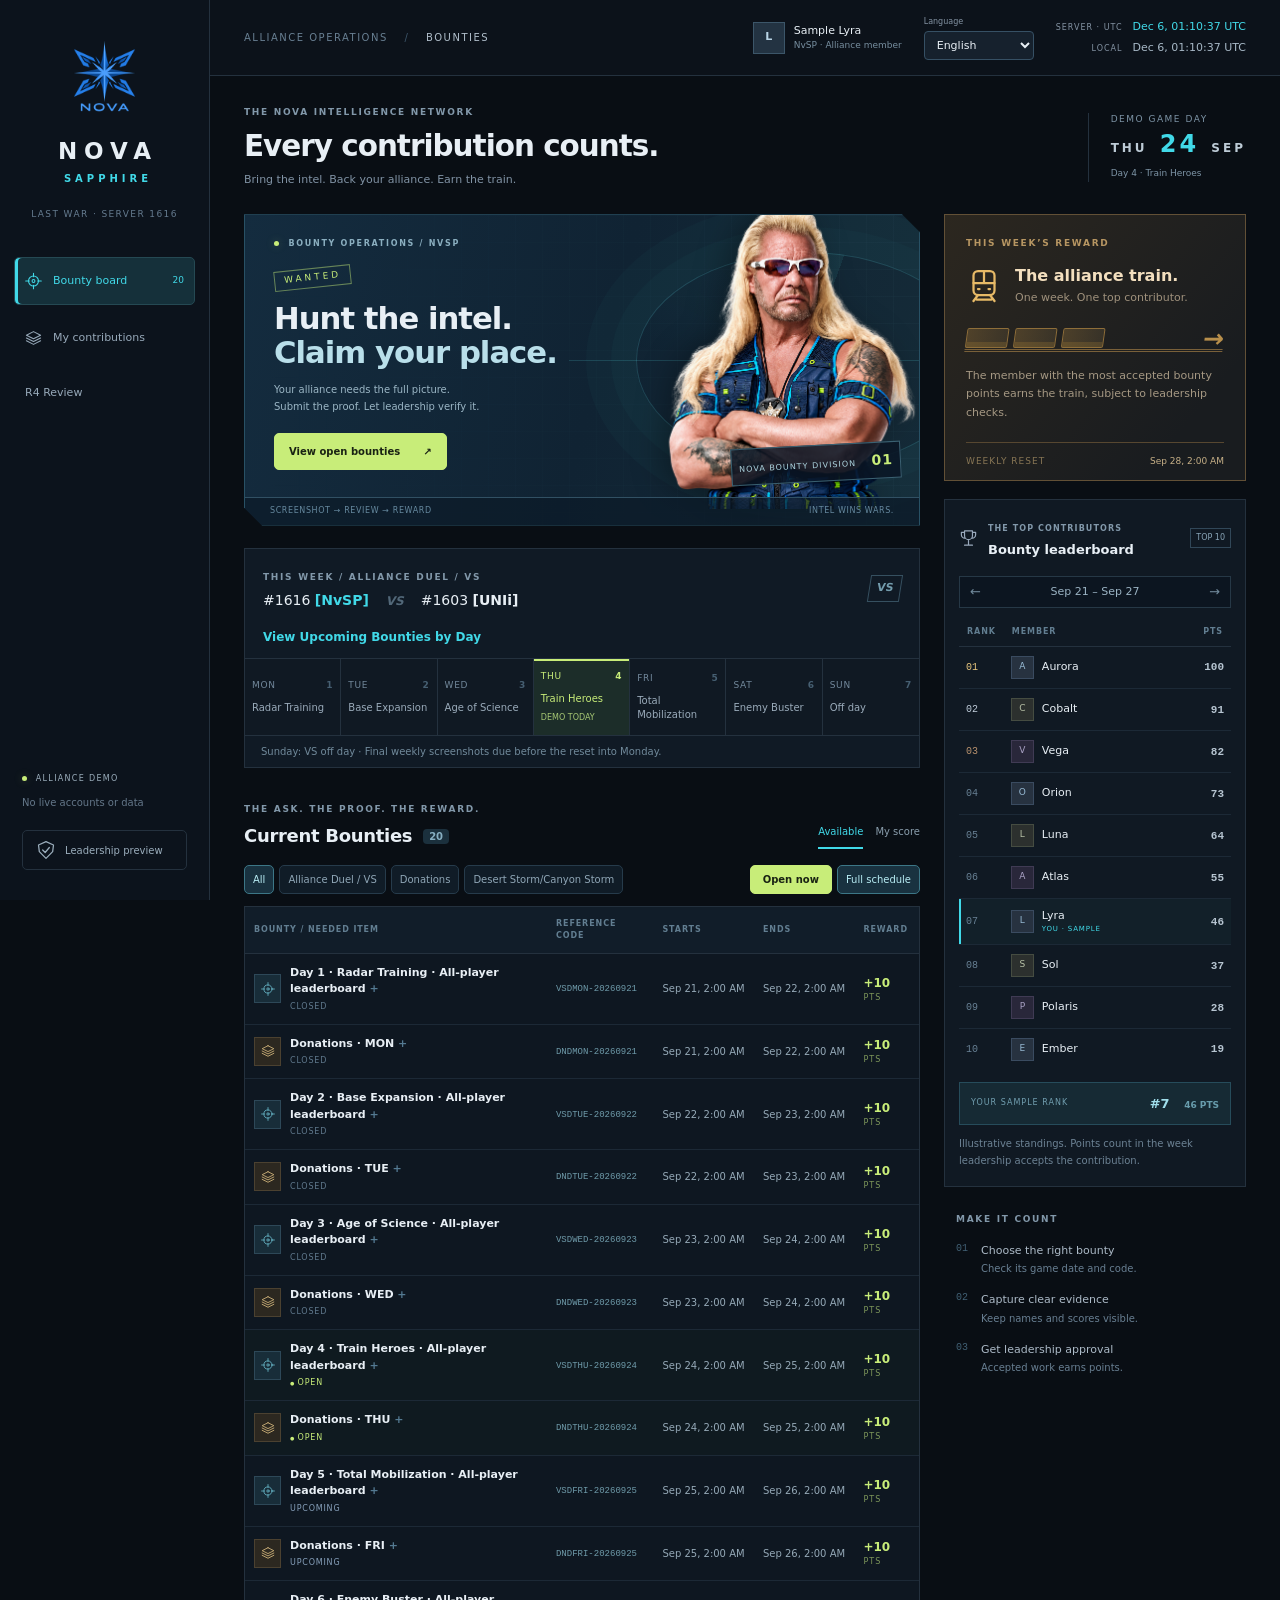
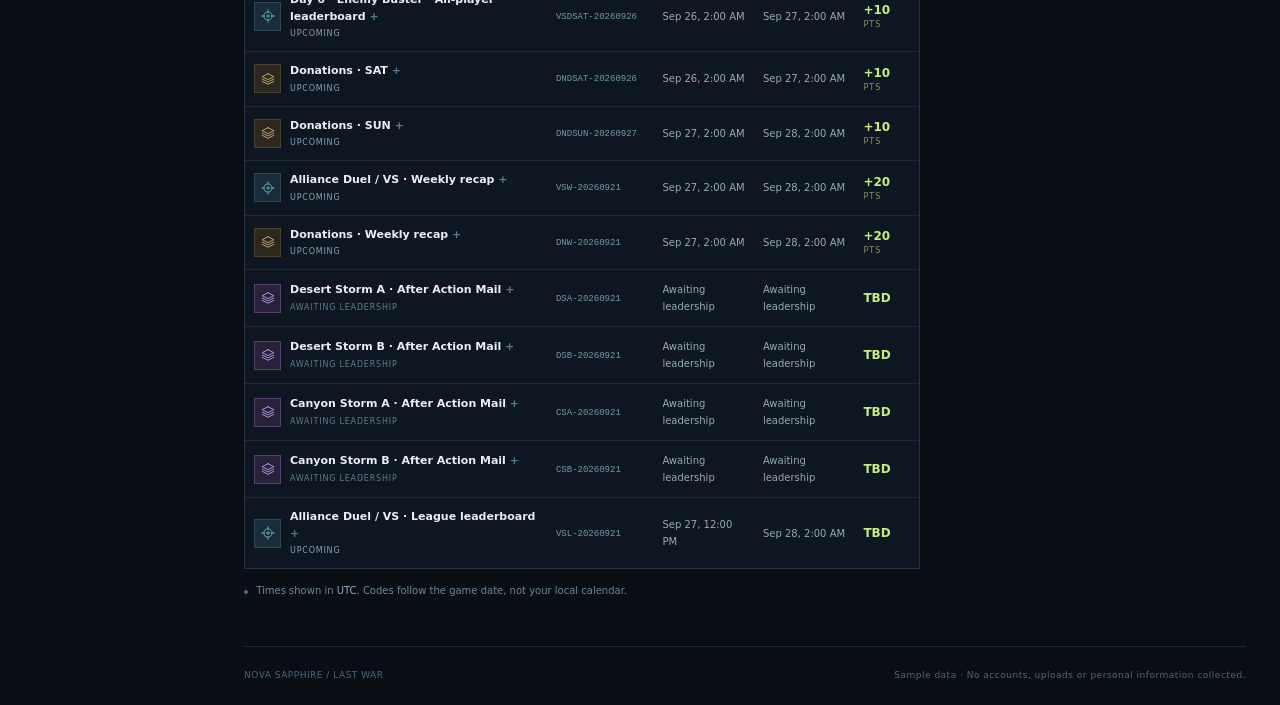
==== commit f05af8c5: "Give player search and score fields equal widths" ====
--- a/index.html
+++ b/index.html
@@ -1,4 +1,4 @@
-<!doctype html><html lang="en"><head><meta charset="utf-8"><meta name="viewport" content="width=device-width, initial-scale=1"><meta name="robots" content="noindex,nofollow"><meta name="referrer" content="no-referrer"><title>Nova Sapphire · Alliance Operations</title><link rel="stylesheet" href="style.css?v=19"></head><body>
+<!doctype html><html lang="en"><head><meta charset="utf-8"><meta name="viewport" content="width=device-width, initial-scale=1"><meta name="robots" content="noindex,nofollow"><meta name="referrer" content="no-referrer"><title>Nova Sapphire · Alliance Operations</title><link rel="stylesheet" href="style.css?v=20"></head><body>
 <svg class="sprite" aria-hidden="true" xmlns="http://www.w3.org/2000/svg"><symbol id="target" viewBox="0 0 24 24"><circle cx="12" cy="12" r="7"/><circle cx="12" cy="12" r="2"/><path d="M12 1v5m0 12v5M1 12h5m12 0h5"/></symbol><symbol id="trophy" viewBox="0 0 24 24"><path d="M7 3h10v6a5 5 0 0 1-10 0V3Zm0 2H3v3a4 4 0 0 0 5 4m9-7h4v3a4 4 0 0 1-5 4M12 14v6m-5 1h10"/></symbol><symbol id="train" viewBox="0 0 24 24"><rect x="5" y="2" width="14" height="16" rx="3"/><path d="M5 10h14M12 2v8M8 18l-3 4m11-4 3 4M7 21h10"/><path d="M8 14h1m6 0h1"/></symbol><symbol id="layers" viewBox="0 0 24 24"><path d="m12 3 10 5-10 5L2 8l10-5Zm-10 9 10 5 10-5M2 16l10 5 10-5"/></symbol><symbol id="shield" viewBox="0 0 24 24"><path d="m12 2 9 4-1 8-8 8-8-8-1-8 9-4Z"/><path d="m8 12 3 3 5-6"/></symbol></svg>
 <aside class="rail"><a class="brand" href="./"><img src="nova.png" alt="Nova alliance"><strong>NOVA<span>SAPPHIRE</span></strong></a><div class="rail-label">LAST WAR · SERVER 1616</div><nav aria-label="Alliance navigation"><button data-view="bounties" class="active"><svg><use href="#target"/></svg>Bounty board<span>15</span></button><button data-view="score"><svg><use href="#layers"/></svg>My contributions</button></nav><div class="rail-bottom"><span class="status-dot"></span> ALLIANCE DEMO<p>No live accounts or data</p><button id="leadership"><svg><use href="#shield"/></svg>Leadership preview</button></div></aside>
 <div class="workspace"><header><div class="breadcrumb">ALLIANCE OPERATIONS <span>/</span> <strong id="breadcrumb-current">BOUNTIES</strong></div><div class="demo-badge">INTERACTIVE DEMO</div><div class="member-badge"><span>L</span><div>Sample Lyra<small>NvSP · Alliance member</small></div></div><label class="language-picker"><span>Language</span><select id="language" aria-label="Language"><option value="en">English</option><option value="fr">Français</option><option value="es">Español</option><option value="pt">Português</option><option value="vi">Tiếng Việt</option><option value="ko">한국어</option><option value="de">Deutsch</option></select></label><div class="header-clocks" aria-label="Current server and local time"><div><span>SERVER · UTC</span><time id="server-clock"></time></div><div><span>LOCAL</span><time id="local-clock"></time></div></div></header><main><div class="page-heading"><div><div class="eyebrow">THE NOVA INTELLIGENCE NETWORK</div><h1 id="page-title">Every contribution counts.</h1><p>Bring the intel. Back your alliance. Earn the train.</p></div><div class="game-date"><span>DEMO GAME DAY</span><strong>THU <b>24</b> SEP</strong><small>Day 4 · Train Heroes</small></div></div>
--- a/style.css
+++ b/style.css
@@ -35,4 +35,4 @@
 .r4-evidence-brief{padding:12px 14px;margin:12px 0;border-left-width:3px}.r4-evidence-brief .eyebrow{font-size:10px;letter-spacing:1.4px}.r4-evidence-brief h3{font-size:17px;line-height:1.3;margin:5px 0}.r4-evidence-brief .r4-brief-meta{font-size:12px;margin:5px 0;color:#9eb5c4}.r4-evidence-brief code{font-size:11px}.r4-evidence-brief details{margin-top:9px;font-size:12px}.r4-evidence-brief summary{cursor:pointer;color:#a0c1cf}.r4-evidence-brief ul{margin:8px 0 0;line-height:1.4}.r4-evidence-brief li+li{margin-top:5px}
 
 /* Shared tracks align row fields and confirmation controls. */
-.r4-evidence,.r4-data{min-width:0}.r4-columns{grid-template-columns:minmax(0,.9fr) minmax(0,1.1fr);align-items:start}.r4-data table{table-layout:fixed;min-width:330px}.r4-data th:first-child{width:40px}.r4-data td{padding:14px 10px}.r4-rank-cell{font-weight:700;color:var(--muted);padding-top:16px!important}.r4-row-grid{display:grid;grid-template-columns:minmax(0,1fr) minmax(115px,.8fr);gap:9px 14px;align-items:start}.r4-row-identity{grid-column:1/-1;display:flex;align-items:baseline;gap:8px;flex-wrap:wrap;min-width:0}.r4-row-identity .player-name{font-size:12px;overflow-wrap:anywhere}.r4-row-identity .r4-alliance{margin:0;font-size:10px}.r4-row-grid .r4-search-label,.r4-row-grid .r4-score-label{display:grid;gap:5px;margin:0;min-width:0;font-size:10px;color:var(--muted)}.r4-data .r4-row-grid input:not([type=checkbox]){height:38px;width:100%;min-width:0;max-width:none;margin:0;font-size:12px;padding:8px}.r4-row-grid [data-r4-score]{text-align:right;font-variant-numeric:tabular-nums}.r4-row-grid .r4-row-confirm{margin:0;min-height:22px;align-items:center;line-height:1.4}.r4-row-grid .r4-row-confirm input{flex:0 0 15px;margin:0}.r4-row-grid .r4-search-results,.r4-row-grid .r4-match-caption,.r4-row-grid [data-r4-ready]{grid-column:1/-1;margin:0}.r4-row-grid .r4-search-results:empty{display:none}.r4-row-grid .r4-match-caption{font-size:9px}.r4-row-grid [data-r4-ready]{font-size:9px}@media(max-width:1400px){.r4-layout{grid-template-columns:1fr}.r4-queue{position:static}.r4-queue-item{grid-template-columns:1fr 1fr}}@media(max-width:1000px){.r4-columns{grid-template-columns:minmax(0,1fr)}}
+.r4-evidence,.r4-data{min-width:0}.r4-columns{grid-template-columns:minmax(0,.9fr) minmax(0,1.1fr);align-items:start}.r4-data table{table-layout:fixed;min-width:330px}.r4-data th:first-child{width:40px}.r4-data td{padding:14px 10px}.r4-rank-cell{font-weight:700;color:var(--muted);padding-top:16px!important}.r4-row-grid{display:grid;grid-template-columns:repeat(2,minmax(0,1fr));gap:9px 14px;align-items:start}.r4-row-identity{grid-column:1/-1;display:flex;align-items:baseline;gap:8px;flex-wrap:wrap;min-width:0}.r4-row-identity .player-name{font-size:12px;overflow-wrap:anywhere}.r4-row-identity .r4-alliance{margin:0;font-size:10px}.r4-row-grid .r4-search-label,.r4-row-grid .r4-score-label{display:grid;gap:5px;margin:0;min-width:0;font-size:10px;color:var(--muted)}.r4-data .r4-row-grid input:not([type=checkbox]){height:38px;width:100%;min-width:0;max-width:none;margin:0;font-size:12px;padding:8px}.r4-row-grid [data-r4-score]{text-align:right;font-variant-numeric:tabular-nums}.r4-row-grid .r4-row-confirm{margin:0;min-height:22px;align-items:center;line-height:1.4}.r4-row-grid .r4-row-confirm input{flex:0 0 15px;margin:0}.r4-row-grid .r4-search-results,.r4-row-grid .r4-match-caption,.r4-row-grid [data-r4-ready]{grid-column:1/-1;margin:0}.r4-row-grid .r4-search-results:empty{display:none}.r4-row-grid .r4-match-caption{font-size:9px}.r4-row-grid [data-r4-ready]{font-size:9px}@media(max-width:1400px){.r4-layout{grid-template-columns:1fr}.r4-queue{position:static}.r4-queue-item{grid-template-columns:1fr 1fr}}@media(max-width:1000px){.r4-columns{grid-template-columns:minmax(0,1fr)}}
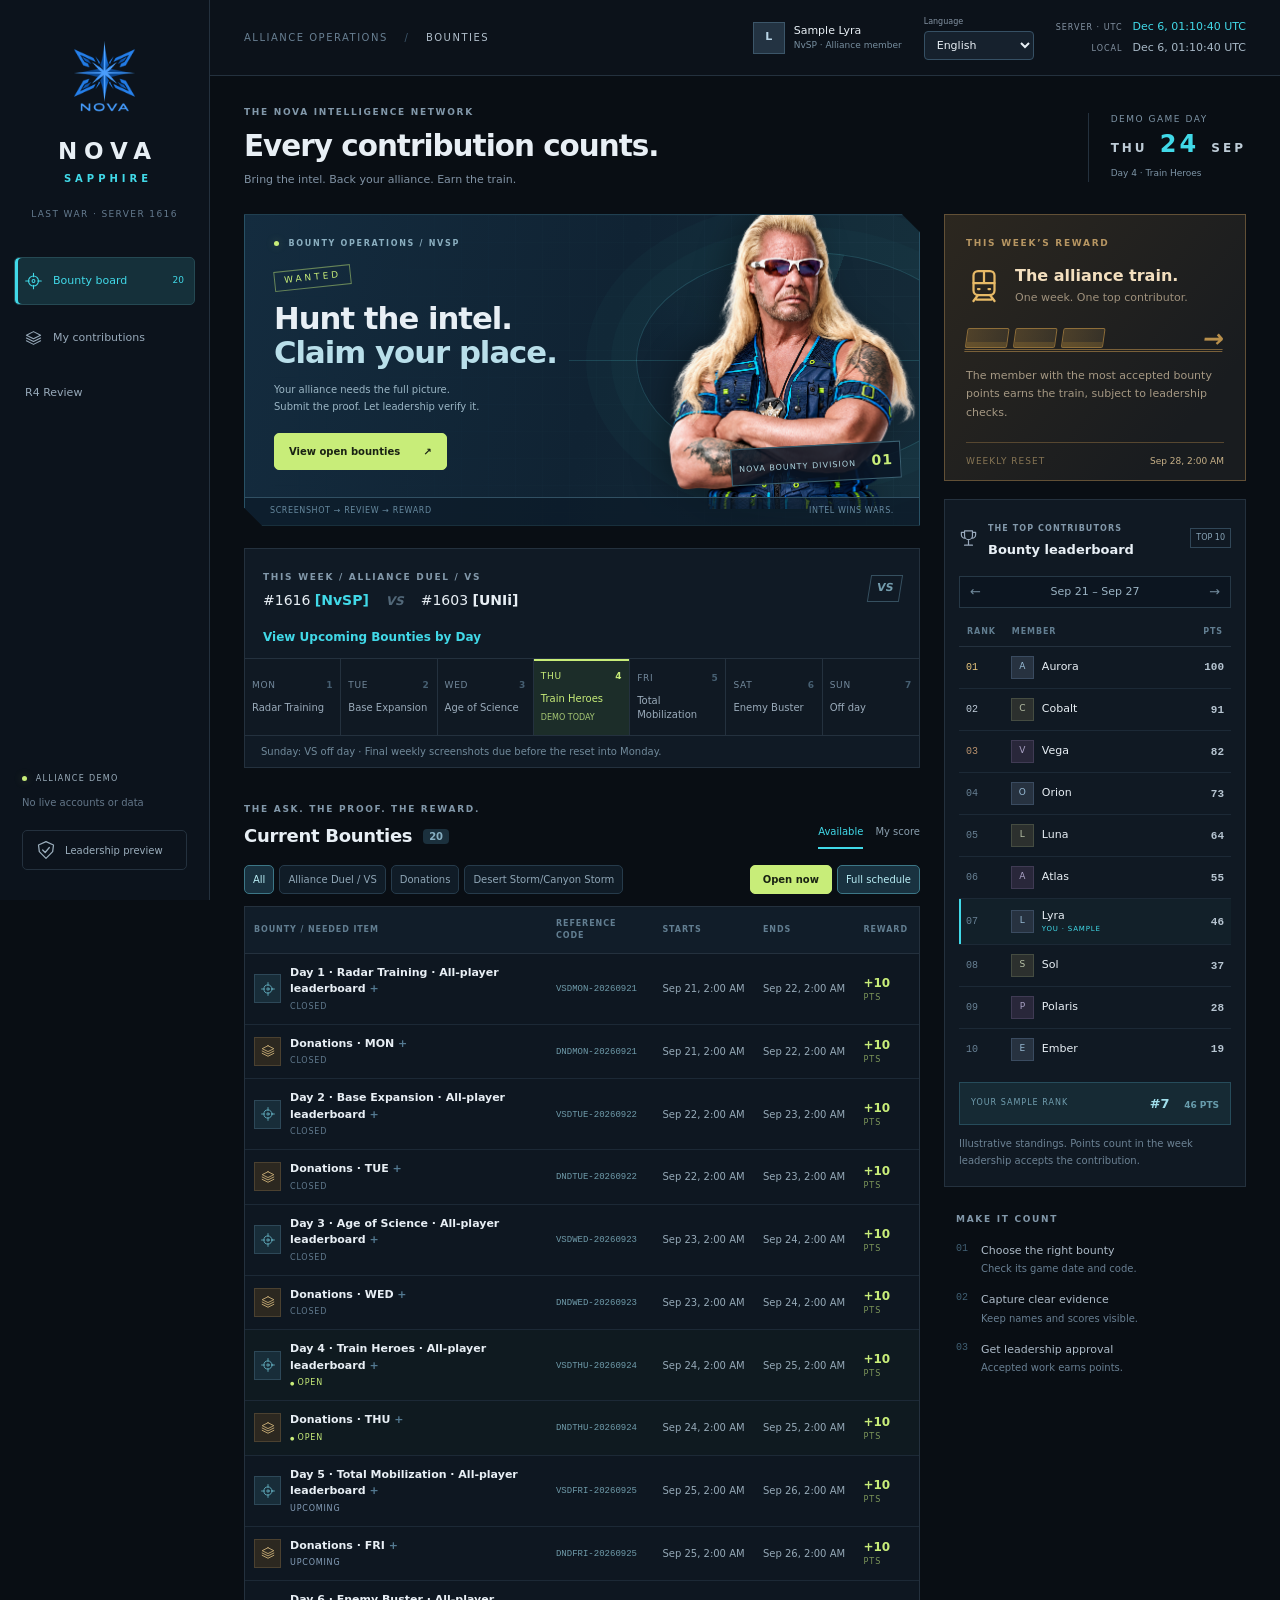
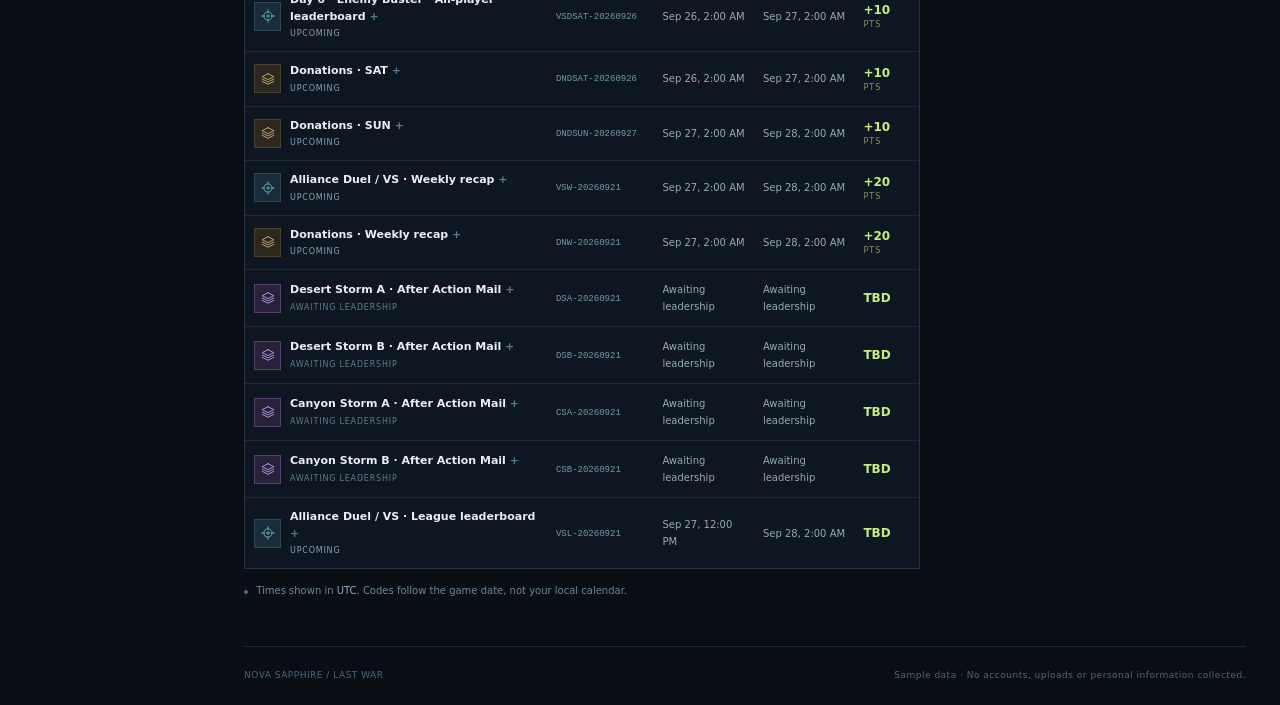
==== commit fd87e3cb: "Add confirmation button to every extracted player row" ====
--- a/index.html
+++ b/index.html
@@ -1,4 +1,4 @@
-<!doctype html><html lang="en"><head><meta charset="utf-8"><meta name="viewport" content="width=device-width, initial-scale=1"><meta name="robots" content="noindex,nofollow"><meta name="referrer" content="no-referrer"><title>Nova Sapphire · Alliance Operations</title><link rel="stylesheet" href="style.css?v=20"></head><body>
+<!doctype html><html lang="en"><head><meta charset="utf-8"><meta name="viewport" content="width=device-width, initial-scale=1"><meta name="robots" content="noindex,nofollow"><meta name="referrer" content="no-referrer"><title>Nova Sapphire · Alliance Operations</title><link rel="stylesheet" href="style.css?v=21"></head><body>
 <svg class="sprite" aria-hidden="true" xmlns="http://www.w3.org/2000/svg"><symbol id="target" viewBox="0 0 24 24"><circle cx="12" cy="12" r="7"/><circle cx="12" cy="12" r="2"/><path d="M12 1v5m0 12v5M1 12h5m12 0h5"/></symbol><symbol id="trophy" viewBox="0 0 24 24"><path d="M7 3h10v6a5 5 0 0 1-10 0V3Zm0 2H3v3a4 4 0 0 0 5 4m9-7h4v3a4 4 0 0 1-5 4M12 14v6m-5 1h10"/></symbol><symbol id="train" viewBox="0 0 24 24"><rect x="5" y="2" width="14" height="16" rx="3"/><path d="M5 10h14M12 2v8M8 18l-3 4m11-4 3 4M7 21h10"/><path d="M8 14h1m6 0h1"/></symbol><symbol id="layers" viewBox="0 0 24 24"><path d="m12 3 10 5-10 5L2 8l10-5Zm-10 9 10 5 10-5M2 16l10 5 10-5"/></symbol><symbol id="shield" viewBox="0 0 24 24"><path d="m12 2 9 4-1 8-8 8-8-8-1-8 9-4Z"/><path d="m8 12 3 3 5-6"/></symbol></svg>
 <aside class="rail"><a class="brand" href="./"><img src="nova.png" alt="Nova alliance"><strong>NOVA<span>SAPPHIRE</span></strong></a><div class="rail-label">LAST WAR · SERVER 1616</div><nav aria-label="Alliance navigation"><button data-view="bounties" class="active"><svg><use href="#target"/></svg>Bounty board<span>15</span></button><button data-view="score"><svg><use href="#layers"/></svg>My contributions</button></nav><div class="rail-bottom"><span class="status-dot"></span> ALLIANCE DEMO<p>No live accounts or data</p><button id="leadership"><svg><use href="#shield"/></svg>Leadership preview</button></div></aside>
 <div class="workspace"><header><div class="breadcrumb">ALLIANCE OPERATIONS <span>/</span> <strong id="breadcrumb-current">BOUNTIES</strong></div><div class="demo-badge">INTERACTIVE DEMO</div><div class="member-badge"><span>L</span><div>Sample Lyra<small>NvSP · Alliance member</small></div></div><label class="language-picker"><span>Language</span><select id="language" aria-label="Language"><option value="en">English</option><option value="fr">Français</option><option value="es">Español</option><option value="pt">Português</option><option value="vi">Tiếng Việt</option><option value="ko">한국어</option><option value="de">Deutsch</option></select></label><div class="header-clocks" aria-label="Current server and local time"><div><span>SERVER · UTC</span><time id="server-clock"></time></div><div><span>LOCAL</span><time id="local-clock"></time></div></div></header><main><div class="page-heading"><div><div class="eyebrow">THE NOVA INTELLIGENCE NETWORK</div><h1 id="page-title">Every contribution counts.</h1><p>Bring the intel. Back your alliance. Earn the train.</p></div><div class="game-date"><span>DEMO GAME DAY</span><strong>THU <b>24</b> SEP</strong><small>Day 4 · Train Heroes</small></div></div>
@@ -8,4 +8,4 @@
 <div id="board-area"><div class="board-heading"><div><span class="eyebrow">THE ASK. THE PROOF. THE REWARD.</span><h2 id="board-title">Current Bounties <span id="count"></span></h2></div><div class="view-tabs"><button data-tab="available" class="active">Available</button><button data-tab="score">My score</button></div></div><div class="toolbar"><div class="filters"><button data-filter="all" class="active">All</button><button data-filter="VS">Alliance Duel / VS</button><button data-filter="DN">Donations</button><button data-filter="EVENT">Desert Storm/Canyon Storm</button></div><div class="status-filter"><button data-status="open">Open now</button><button data-status="all" class="active">Full schedule</button></div></div><div id="board"></div><p class="time-note"><span class="status-dot"></span> Times shown in <strong id="zone"></strong>. Codes follow the game date, not your local calendar.</p></div></div>
 <aside class="right"><section class="train-card"><div class="eyebrow">THIS WEEK’S REWARD</div><div class="reward-heading"><svg><use href="#train"/></svg><div><h2>The alliance train.</h2><p>One week. One top contributor.</p></div></div><div class="track" aria-hidden="true"><span></span><span></span><span></span><b>→</b></div><p>The member with the most accepted bounty points earns the train, subject to leadership checks.</p><div class="reward-footer"><span>WEEKLY RESET</span><strong id="train-reset"></strong></div></section>
 <section class="panel leaderboard"><div class="section-top"><svg><use href="#trophy"/></svg><div><span class="eyebrow">THE TOP CONTRIBUTORS</span><h2>Bounty leaderboard</h2></div><span class="pill">TOP 10</span></div><div class="weeknav"><button id="prev" aria-label="Previous week">←</button><strong id="week"></strong><button id="next" aria-label="Next week">→</button></div><table><thead><tr><th>RANK</th><th>MEMBER</th><th>PTS</th></tr></thead><tbody id="leaders"></tbody></table><div class="your-position"><span>YOUR SAMPLE RANK</span><strong>#7 <small>46 PTS</small></strong></div><p class="hint">Illustrative standings. Points count in the week leadership accepts the contribution.</p></section><section class="how-it-works"><span class="eyebrow">MAKE IT COUNT</span><ol><li><b>01</b><span>Choose the right bounty<small>Check its game date and code.</small></span></li><li><b>02</b><span>Capture clear evidence<small>Keep names and scores visible.</small></span></li><li><b>03</b><span>Get leadership approval<small>Accepted work earns points.</small></span></li></ol></section></aside></div><footer><span>NOVA SAPPHIRE / LAST WAR</span><span>Sample data · No accounts, uploads or personal information collected.</span></footer></main></div>
-<dialog id="submission"><form method="dialog"><button class="close" aria-label="Close">×</button></form><div class="eyebrow">BOUNTY BRIEFING</div><h2 id="selected-title"></h2><code id="selected-code"></code><p id="selected-details"></p><h3>Submission instructions</h3><ol id="selected-instructions"></ol><div id="selected-window" class="briefing-window"></div><p class="notice">Demo only. No files are uploaded or collected.</p><button class="primary" id="simulate">Simulate submission →</button><p id="receipt" role="status"></p></dialog><script type="module" src="app.js?v=19"></script></body></html>
+<dialog id="submission"><form method="dialog"><button class="close" aria-label="Close">×</button></form><div class="eyebrow">BOUNTY BRIEFING</div><h2 id="selected-title"></h2><code id="selected-code"></code><p id="selected-details"></p><h3>Submission instructions</h3><ol id="selected-instructions"></ol><div id="selected-window" class="briefing-window"></div><p class="notice">Demo only. No files are uploaded or collected.</p><button class="primary" id="simulate">Simulate submission →</button><p id="receipt" role="status"></p></dialog><script type="module" src="app.js?v=21"></script></body></html>
--- a/style.css
+++ b/style.css
@@ -36,3 +36,5 @@
 
 /* Shared tracks align row fields and confirmation controls. */
 .r4-evidence,.r4-data{min-width:0}.r4-columns{grid-template-columns:minmax(0,.9fr) minmax(0,1.1fr);align-items:start}.r4-data table{table-layout:fixed;min-width:330px}.r4-data th:first-child{width:40px}.r4-data td{padding:14px 10px}.r4-rank-cell{font-weight:700;color:var(--muted);padding-top:16px!important}.r4-row-grid{display:grid;grid-template-columns:repeat(2,minmax(0,1fr));gap:9px 14px;align-items:start}.r4-row-identity{grid-column:1/-1;display:flex;align-items:baseline;gap:8px;flex-wrap:wrap;min-width:0}.r4-row-identity .player-name{font-size:12px;overflow-wrap:anywhere}.r4-row-identity .r4-alliance{margin:0;font-size:10px}.r4-row-grid .r4-search-label,.r4-row-grid .r4-score-label{display:grid;gap:5px;margin:0;min-width:0;font-size:10px;color:var(--muted)}.r4-data .r4-row-grid input:not([type=checkbox]){height:38px;width:100%;min-width:0;max-width:none;margin:0;font-size:12px;padding:8px}.r4-row-grid [data-r4-score]{text-align:right;font-variant-numeric:tabular-nums}.r4-row-grid .r4-row-confirm{margin:0;min-height:22px;align-items:center;line-height:1.4}.r4-row-grid .r4-row-confirm input{flex:0 0 15px;margin:0}.r4-row-grid .r4-search-results,.r4-row-grid .r4-match-caption,.r4-row-grid [data-r4-ready]{grid-column:1/-1;margin:0}.r4-row-grid .r4-search-results:empty{display:none}.r4-row-grid .r4-match-caption{font-size:9px}.r4-row-grid [data-r4-ready]{font-size:9px}@media(max-width:1400px){.r4-layout{grid-template-columns:1fr}.r4-queue{position:static}.r4-queue-item{grid-template-columns:1fr 1fr}}@media(max-width:1000px){.r4-columns{grid-template-columns:minmax(0,1fr)}}
+
+.r4-row-grid .r4-confirm-row{grid-column:1/-1;justify-self:end;font-size:11px;padding:7px 12px;border-color:var(--cyan);color:var(--cyan)}.r4-row-grid .r4-confirm-row:disabled{cursor:default;opacity:.5}
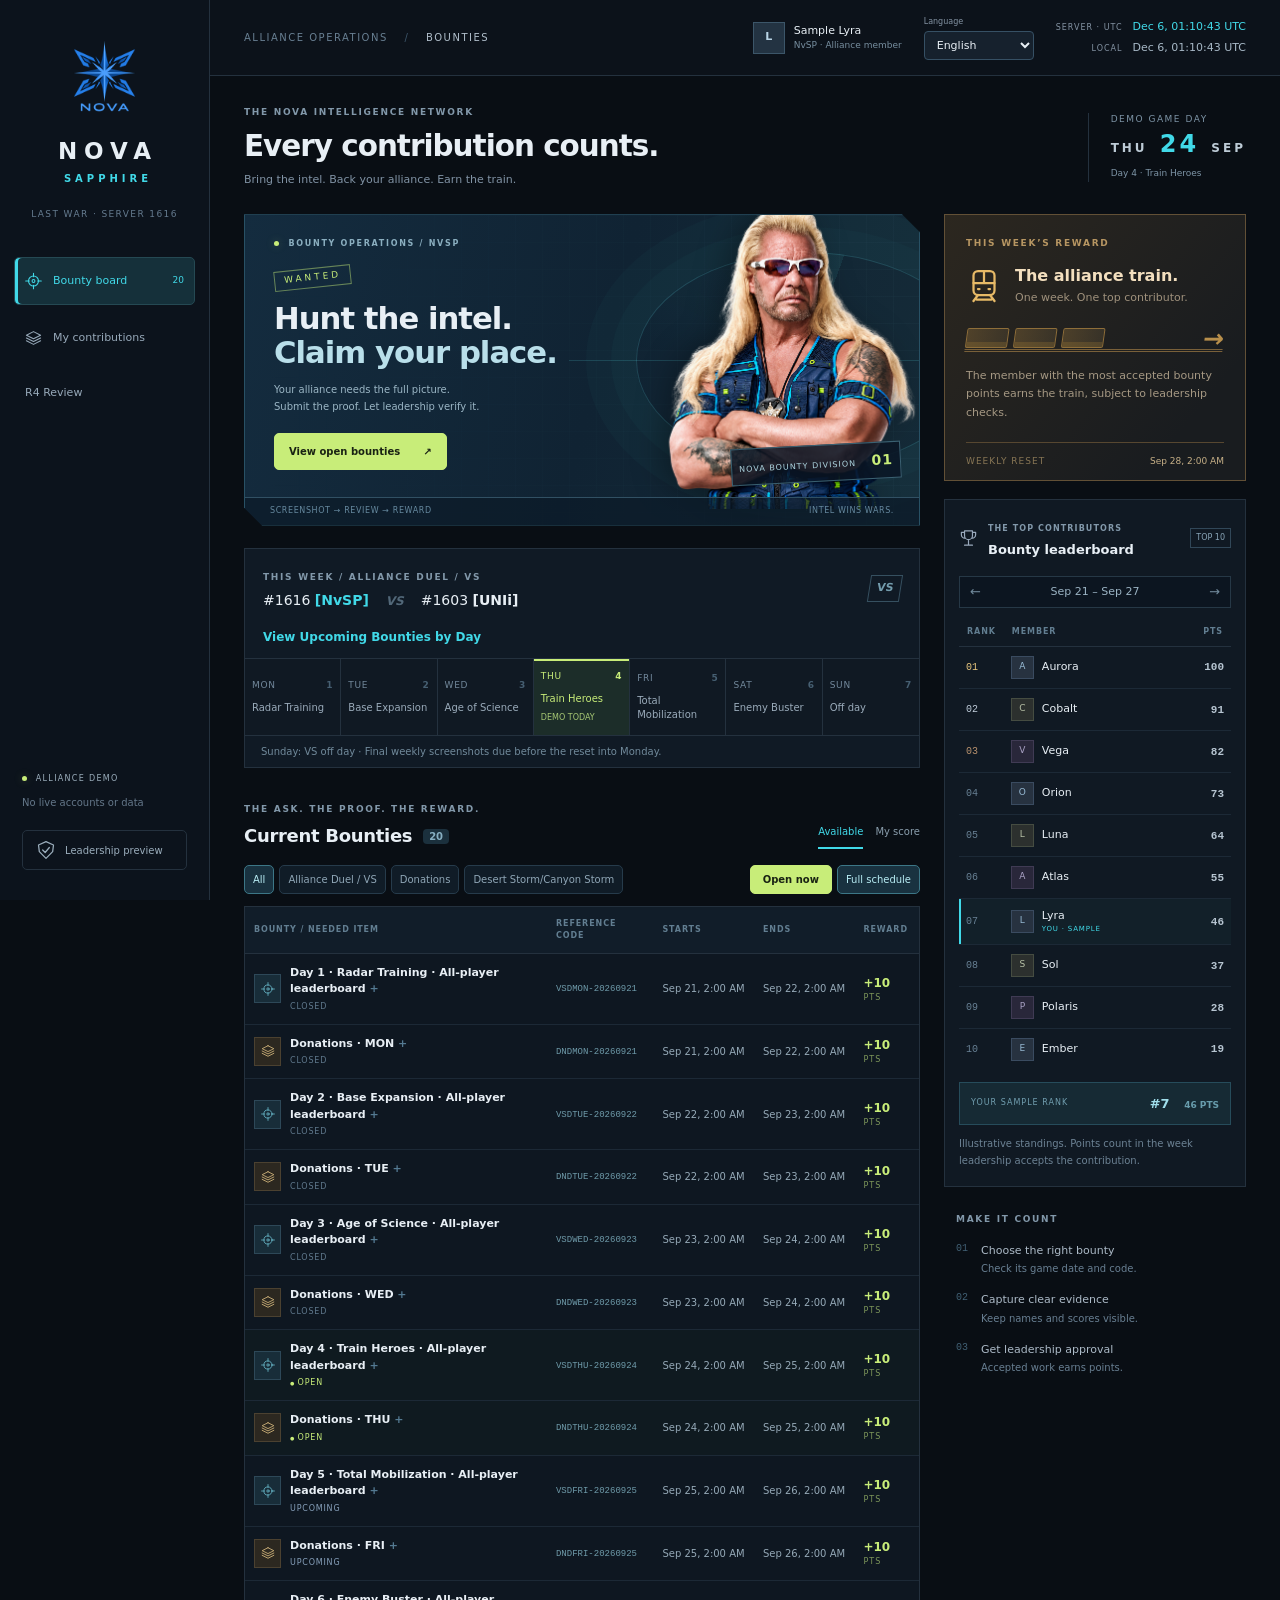
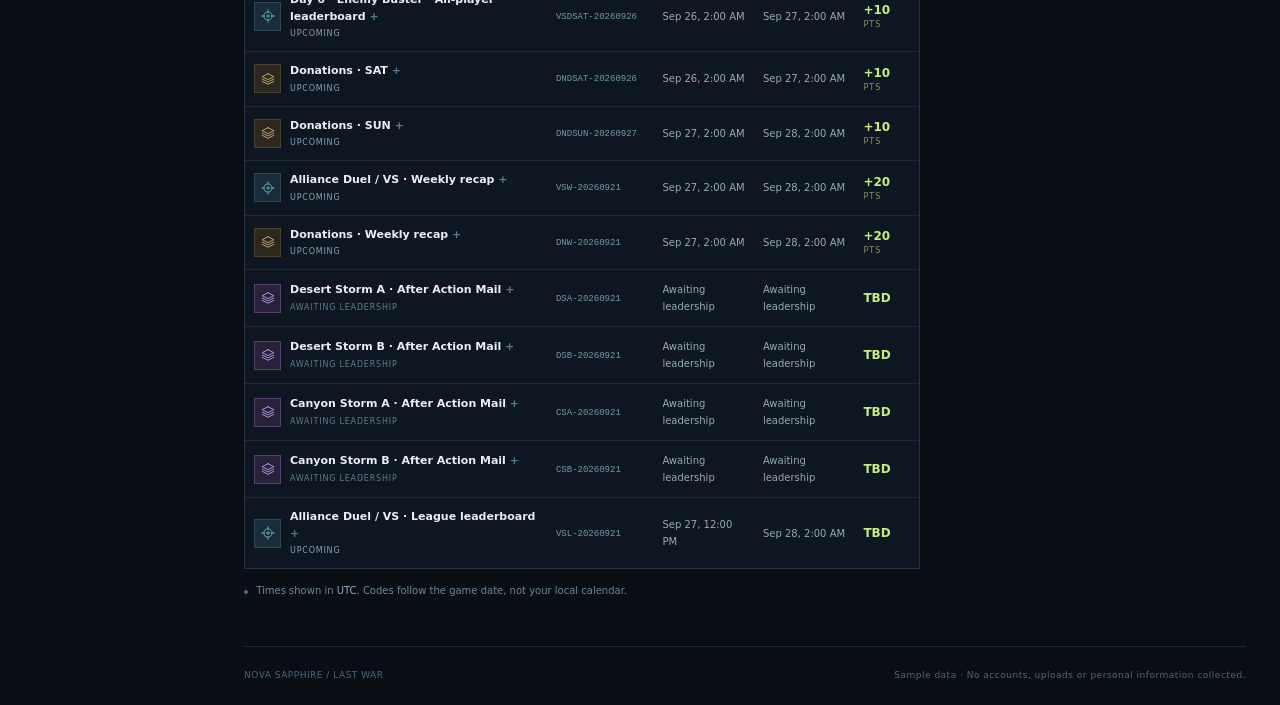
==== commit 0451a7b8: "Add Confirm All, Clear and Reject actions beneath extracted rows" ====
--- a/index.html
+++ b/index.html
@@ -1,4 +1,4 @@
-<!doctype html><html lang="en"><head><meta charset="utf-8"><meta name="viewport" content="width=device-width, initial-scale=1"><meta name="robots" content="noindex,nofollow"><meta name="referrer" content="no-referrer"><title>Nova Sapphire · Alliance Operations</title><link rel="stylesheet" href="style.css?v=21"></head><body>
+<!doctype html><html lang="en"><head><meta charset="utf-8"><meta name="viewport" content="width=device-width, initial-scale=1"><meta name="robots" content="noindex,nofollow"><meta name="referrer" content="no-referrer"><title>Nova Sapphire · Alliance Operations</title><link rel="stylesheet" href="style.css?v=22"></head><body>
 <svg class="sprite" aria-hidden="true" xmlns="http://www.w3.org/2000/svg"><symbol id="target" viewBox="0 0 24 24"><circle cx="12" cy="12" r="7"/><circle cx="12" cy="12" r="2"/><path d="M12 1v5m0 12v5M1 12h5m12 0h5"/></symbol><symbol id="trophy" viewBox="0 0 24 24"><path d="M7 3h10v6a5 5 0 0 1-10 0V3Zm0 2H3v3a4 4 0 0 0 5 4m9-7h4v3a4 4 0 0 1-5 4M12 14v6m-5 1h10"/></symbol><symbol id="train" viewBox="0 0 24 24"><rect x="5" y="2" width="14" height="16" rx="3"/><path d="M5 10h14M12 2v8M8 18l-3 4m11-4 3 4M7 21h10"/><path d="M8 14h1m6 0h1"/></symbol><symbol id="layers" viewBox="0 0 24 24"><path d="m12 3 10 5-10 5L2 8l10-5Zm-10 9 10 5 10-5M2 16l10 5 10-5"/></symbol><symbol id="shield" viewBox="0 0 24 24"><path d="m12 2 9 4-1 8-8 8-8-8-1-8 9-4Z"/><path d="m8 12 3 3 5-6"/></symbol></svg>
 <aside class="rail"><a class="brand" href="./"><img src="nova.png" alt="Nova alliance"><strong>NOVA<span>SAPPHIRE</span></strong></a><div class="rail-label">LAST WAR · SERVER 1616</div><nav aria-label="Alliance navigation"><button data-view="bounties" class="active"><svg><use href="#target"/></svg>Bounty board<span>15</span></button><button data-view="score"><svg><use href="#layers"/></svg>My contributions</button></nav><div class="rail-bottom"><span class="status-dot"></span> ALLIANCE DEMO<p>No live accounts or data</p><button id="leadership"><svg><use href="#shield"/></svg>Leadership preview</button></div></aside>
 <div class="workspace"><header><div class="breadcrumb">ALLIANCE OPERATIONS <span>/</span> <strong id="breadcrumb-current">BOUNTIES</strong></div><div class="demo-badge">INTERACTIVE DEMO</div><div class="member-badge"><span>L</span><div>Sample Lyra<small>NvSP · Alliance member</small></div></div><label class="language-picker"><span>Language</span><select id="language" aria-label="Language"><option value="en">English</option><option value="fr">Français</option><option value="es">Español</option><option value="pt">Português</option><option value="vi">Tiếng Việt</option><option value="ko">한국어</option><option value="de">Deutsch</option></select></label><div class="header-clocks" aria-label="Current server and local time"><div><span>SERVER · UTC</span><time id="server-clock"></time></div><div><span>LOCAL</span><time id="local-clock"></time></div></div></header><main><div class="page-heading"><div><div class="eyebrow">THE NOVA INTELLIGENCE NETWORK</div><h1 id="page-title">Every contribution counts.</h1><p>Bring the intel. Back your alliance. Earn the train.</p></div><div class="game-date"><span>DEMO GAME DAY</span><strong>THU <b>24</b> SEP</strong><small>Day 4 · Train Heroes</small></div></div>
@@ -8,4 +8,4 @@
 <div id="board-area"><div class="board-heading"><div><span class="eyebrow">THE ASK. THE PROOF. THE REWARD.</span><h2 id="board-title">Current Bounties <span id="count"></span></h2></div><div class="view-tabs"><button data-tab="available" class="active">Available</button><button data-tab="score">My score</button></div></div><div class="toolbar"><div class="filters"><button data-filter="all" class="active">All</button><button data-filter="VS">Alliance Duel / VS</button><button data-filter="DN">Donations</button><button data-filter="EVENT">Desert Storm/Canyon Storm</button></div><div class="status-filter"><button data-status="open">Open now</button><button data-status="all" class="active">Full schedule</button></div></div><div id="board"></div><p class="time-note"><span class="status-dot"></span> Times shown in <strong id="zone"></strong>. Codes follow the game date, not your local calendar.</p></div></div>
 <aside class="right"><section class="train-card"><div class="eyebrow">THIS WEEK’S REWARD</div><div class="reward-heading"><svg><use href="#train"/></svg><div><h2>The alliance train.</h2><p>One week. One top contributor.</p></div></div><div class="track" aria-hidden="true"><span></span><span></span><span></span><b>→</b></div><p>The member with the most accepted bounty points earns the train, subject to leadership checks.</p><div class="reward-footer"><span>WEEKLY RESET</span><strong id="train-reset"></strong></div></section>
 <section class="panel leaderboard"><div class="section-top"><svg><use href="#trophy"/></svg><div><span class="eyebrow">THE TOP CONTRIBUTORS</span><h2>Bounty leaderboard</h2></div><span class="pill">TOP 10</span></div><div class="weeknav"><button id="prev" aria-label="Previous week">←</button><strong id="week"></strong><button id="next" aria-label="Next week">→</button></div><table><thead><tr><th>RANK</th><th>MEMBER</th><th>PTS</th></tr></thead><tbody id="leaders"></tbody></table><div class="your-position"><span>YOUR SAMPLE RANK</span><strong>#7 <small>46 PTS</small></strong></div><p class="hint">Illustrative standings. Points count in the week leadership accepts the contribution.</p></section><section class="how-it-works"><span class="eyebrow">MAKE IT COUNT</span><ol><li><b>01</b><span>Choose the right bounty<small>Check its game date and code.</small></span></li><li><b>02</b><span>Capture clear evidence<small>Keep names and scores visible.</small></span></li><li><b>03</b><span>Get leadership approval<small>Accepted work earns points.</small></span></li></ol></section></aside></div><footer><span>NOVA SAPPHIRE / LAST WAR</span><span>Sample data · No accounts, uploads or personal information collected.</span></footer></main></div>
-<dialog id="submission"><form method="dialog"><button class="close" aria-label="Close">×</button></form><div class="eyebrow">BOUNTY BRIEFING</div><h2 id="selected-title"></h2><code id="selected-code"></code><p id="selected-details"></p><h3>Submission instructions</h3><ol id="selected-instructions"></ol><div id="selected-window" class="briefing-window"></div><p class="notice">Demo only. No files are uploaded or collected.</p><button class="primary" id="simulate">Simulate submission →</button><p id="receipt" role="status"></p></dialog><script type="module" src="app.js?v=21"></script></body></html>
+<dialog id="submission"><form method="dialog"><button class="close" aria-label="Close">×</button></form><div class="eyebrow">BOUNTY BRIEFING</div><h2 id="selected-title"></h2><code id="selected-code"></code><p id="selected-details"></p><h3>Submission instructions</h3><ol id="selected-instructions"></ol><div id="selected-window" class="briefing-window"></div><p class="notice">Demo only. No files are uploaded or collected.</p><button class="primary" id="simulate">Simulate submission →</button><p id="receipt" role="status"></p></dialog><script type="module" src="app.js?v=22"></script></body></html>
--- a/style.css
+++ b/style.css
@@ -38,3 +38,5 @@
 .r4-evidence,.r4-data{min-width:0}.r4-columns{grid-template-columns:minmax(0,.9fr) minmax(0,1.1fr);align-items:start}.r4-data table{table-layout:fixed;min-width:330px}.r4-data th:first-child{width:40px}.r4-data td{padding:14px 10px}.r4-rank-cell{font-weight:700;color:var(--muted);padding-top:16px!important}.r4-row-grid{display:grid;grid-template-columns:repeat(2,minmax(0,1fr));gap:9px 14px;align-items:start}.r4-row-identity{grid-column:1/-1;display:flex;align-items:baseline;gap:8px;flex-wrap:wrap;min-width:0}.r4-row-identity .player-name{font-size:12px;overflow-wrap:anywhere}.r4-row-identity .r4-alliance{margin:0;font-size:10px}.r4-row-grid .r4-search-label,.r4-row-grid .r4-score-label{display:grid;gap:5px;margin:0;min-width:0;font-size:10px;color:var(--muted)}.r4-data .r4-row-grid input:not([type=checkbox]){height:38px;width:100%;min-width:0;max-width:none;margin:0;font-size:12px;padding:8px}.r4-row-grid [data-r4-score]{text-align:right;font-variant-numeric:tabular-nums}.r4-row-grid .r4-row-confirm{margin:0;min-height:22px;align-items:center;line-height:1.4}.r4-row-grid .r4-row-confirm input{flex:0 0 15px;margin:0}.r4-row-grid .r4-search-results,.r4-row-grid .r4-match-caption,.r4-row-grid [data-r4-ready]{grid-column:1/-1;margin:0}.r4-row-grid .r4-search-results:empty{display:none}.r4-row-grid .r4-match-caption{font-size:9px}.r4-row-grid [data-r4-ready]{font-size:9px}@media(max-width:1400px){.r4-layout{grid-template-columns:1fr}.r4-queue{position:static}.r4-queue-item{grid-template-columns:1fr 1fr}}@media(max-width:1000px){.r4-columns{grid-template-columns:minmax(0,1fr)}}
 
 .r4-row-grid .r4-confirm-row{grid-column:1/-1;justify-self:end;font-size:11px;padding:7px 12px;border-color:var(--cyan);color:var(--cyan)}.r4-row-grid .r4-confirm-row:disabled{cursor:default;opacity:.5}
+
+#r4-rejection{width:min(520px,calc(100vw - 32px));margin:auto;padding:24px;color:var(--text);border-radius:8px}#r4-rejection::backdrop{background:#030811cc}#r4-rejection h2{font-size:19px;margin-top:0}
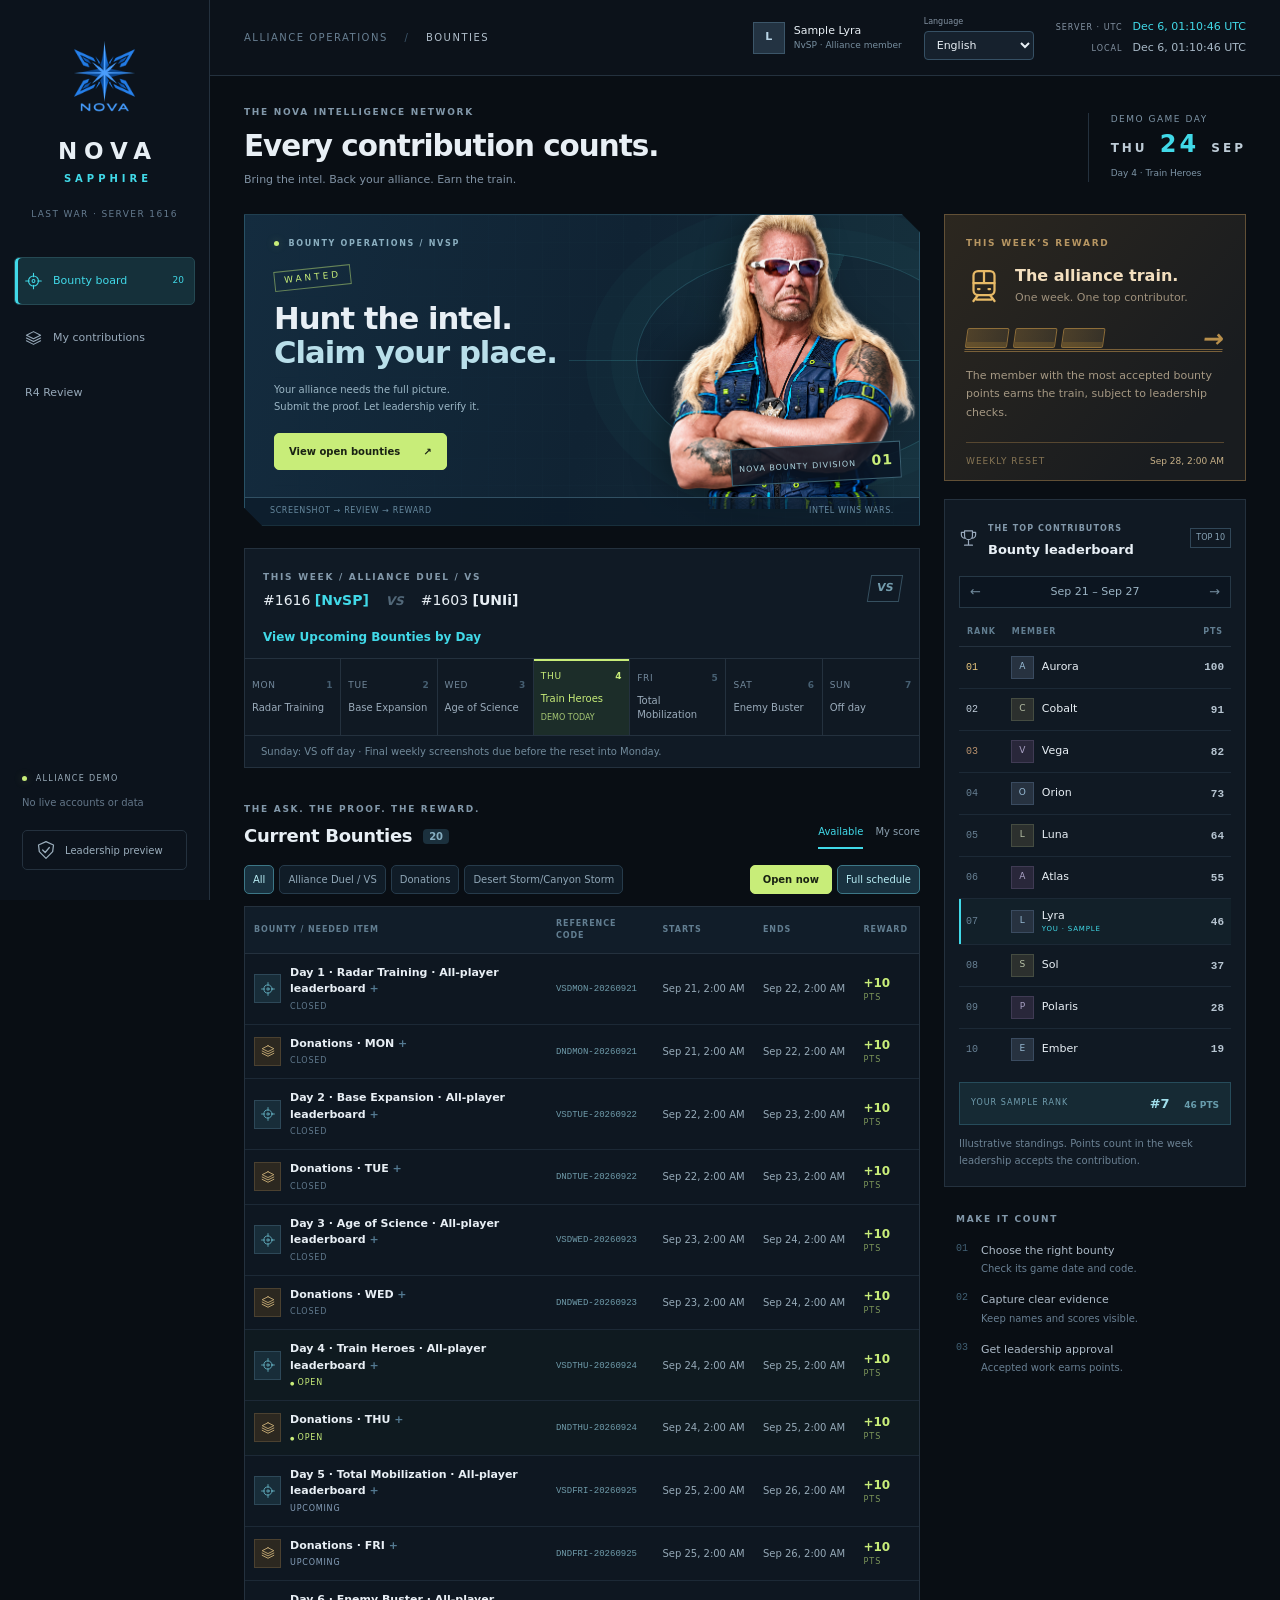
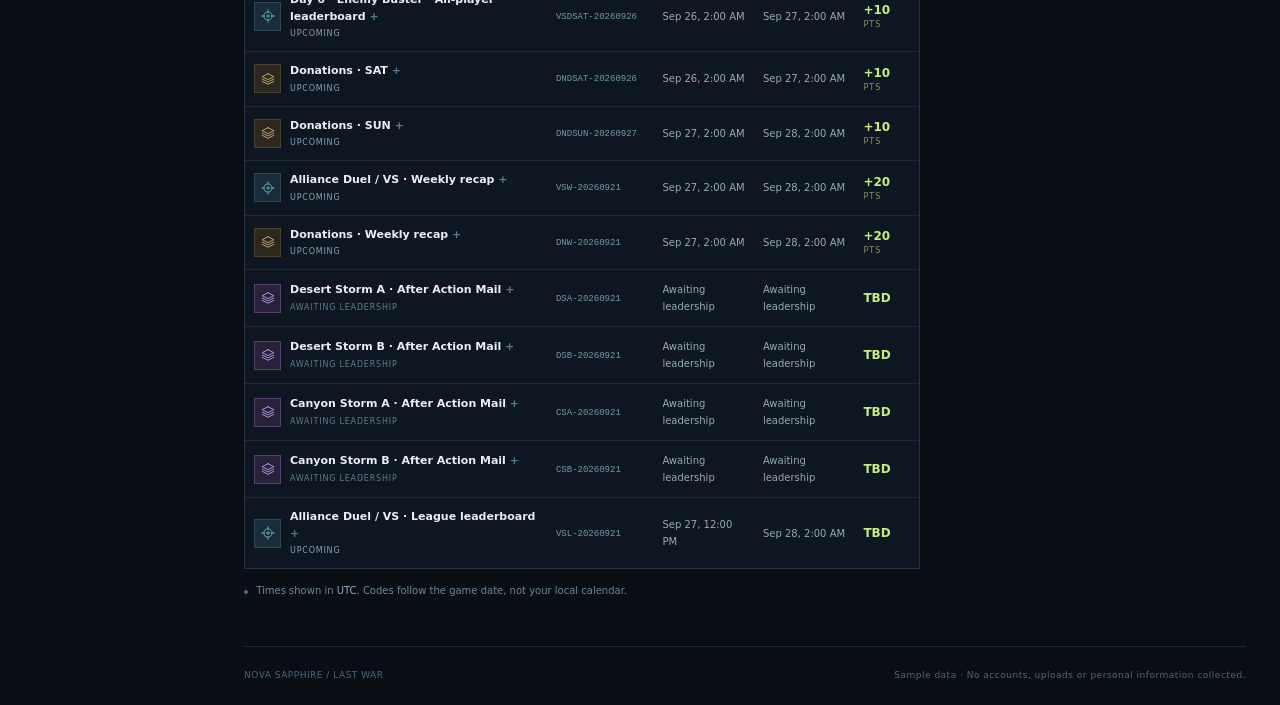
==== commit 88b20863: "Preview separate leadership entry for Transfer and Alliance portals" ====
--- a/index.html
+++ b/index.html
@@ -1,4 +1,4 @@
-<!doctype html><html lang="en"><head><meta charset="utf-8"><meta name="viewport" content="width=device-width, initial-scale=1"><meta name="robots" content="noindex,nofollow"><meta name="referrer" content="no-referrer"><title>Nova Sapphire · Alliance Operations</title><link rel="stylesheet" href="style.css?v=22"></head><body>
+<!doctype html><html lang="en"><head><meta charset="utf-8"><meta name="viewport" content="width=device-width, initial-scale=1"><meta name="robots" content="noindex,nofollow"><meta name="referrer" content="no-referrer"><title>Nova Sapphire · Alliance Operations</title><link rel="stylesheet" href="style.css?v=23"></head><body>
 <svg class="sprite" aria-hidden="true" xmlns="http://www.w3.org/2000/svg"><symbol id="target" viewBox="0 0 24 24"><circle cx="12" cy="12" r="7"/><circle cx="12" cy="12" r="2"/><path d="M12 1v5m0 12v5M1 12h5m12 0h5"/></symbol><symbol id="trophy" viewBox="0 0 24 24"><path d="M7 3h10v6a5 5 0 0 1-10 0V3Zm0 2H3v3a4 4 0 0 0 5 4m9-7h4v3a4 4 0 0 1-5 4M12 14v6m-5 1h10"/></symbol><symbol id="train" viewBox="0 0 24 24"><rect x="5" y="2" width="14" height="16" rx="3"/><path d="M5 10h14M12 2v8M8 18l-3 4m11-4 3 4M7 21h10"/><path d="M8 14h1m6 0h1"/></symbol><symbol id="layers" viewBox="0 0 24 24"><path d="m12 3 10 5-10 5L2 8l10-5Zm-10 9 10 5 10-5M2 16l10 5 10-5"/></symbol><symbol id="shield" viewBox="0 0 24 24"><path d="m12 2 9 4-1 8-8 8-8-8-1-8 9-4Z"/><path d="m8 12 3 3 5-6"/></symbol></svg>
 <aside class="rail"><a class="brand" href="./"><img src="nova.png" alt="Nova alliance"><strong>NOVA<span>SAPPHIRE</span></strong></a><div class="rail-label">LAST WAR · SERVER 1616</div><nav aria-label="Alliance navigation"><button data-view="bounties" class="active"><svg><use href="#target"/></svg>Bounty board<span>15</span></button><button data-view="score"><svg><use href="#layers"/></svg>My contributions</button></nav><div class="rail-bottom"><span class="status-dot"></span> ALLIANCE DEMO<p>No live accounts or data</p><button id="leadership"><svg><use href="#shield"/></svg>Leadership preview</button></div></aside>
 <div class="workspace"><header><div class="breadcrumb">ALLIANCE OPERATIONS <span>/</span> <strong id="breadcrumb-current">BOUNTIES</strong></div><div class="demo-badge">INTERACTIVE DEMO</div><div class="member-badge"><span>L</span><div>Sample Lyra<small>NvSP · Alliance member</small></div></div><label class="language-picker"><span>Language</span><select id="language" aria-label="Language"><option value="en">English</option><option value="fr">Français</option><option value="es">Español</option><option value="pt">Português</option><option value="vi">Tiếng Việt</option><option value="ko">한국어</option><option value="de">Deutsch</option></select></label><div class="header-clocks" aria-label="Current server and local time"><div><span>SERVER · UTC</span><time id="server-clock"></time></div><div><span>LOCAL</span><time id="local-clock"></time></div></div></header><main><div class="page-heading"><div><div class="eyebrow">THE NOVA INTELLIGENCE NETWORK</div><h1 id="page-title">Every contribution counts.</h1><p>Bring the intel. Back your alliance. Earn the train.</p></div><div class="game-date"><span>DEMO GAME DAY</span><strong>THU <b>24</b> SEP</strong><small>Day 4 · Train Heroes</small></div></div>
@@ -8,4 +8,4 @@
 <div id="board-area"><div class="board-heading"><div><span class="eyebrow">THE ASK. THE PROOF. THE REWARD.</span><h2 id="board-title">Current Bounties <span id="count"></span></h2></div><div class="view-tabs"><button data-tab="available" class="active">Available</button><button data-tab="score">My score</button></div></div><div class="toolbar"><div class="filters"><button data-filter="all" class="active">All</button><button data-filter="VS">Alliance Duel / VS</button><button data-filter="DN">Donations</button><button data-filter="EVENT">Desert Storm/Canyon Storm</button></div><div class="status-filter"><button data-status="open">Open now</button><button data-status="all" class="active">Full schedule</button></div></div><div id="board"></div><p class="time-note"><span class="status-dot"></span> Times shown in <strong id="zone"></strong>. Codes follow the game date, not your local calendar.</p></div></div>
 <aside class="right"><section class="train-card"><div class="eyebrow">THIS WEEK’S REWARD</div><div class="reward-heading"><svg><use href="#train"/></svg><div><h2>The alliance train.</h2><p>One week. One top contributor.</p></div></div><div class="track" aria-hidden="true"><span></span><span></span><span></span><b>→</b></div><p>The member with the most accepted bounty points earns the train, subject to leadership checks.</p><div class="reward-footer"><span>WEEKLY RESET</span><strong id="train-reset"></strong></div></section>
 <section class="panel leaderboard"><div class="section-top"><svg><use href="#trophy"/></svg><div><span class="eyebrow">THE TOP CONTRIBUTORS</span><h2>Bounty leaderboard</h2></div><span class="pill">TOP 10</span></div><div class="weeknav"><button id="prev" aria-label="Previous week">←</button><strong id="week"></strong><button id="next" aria-label="Next week">→</button></div><table><thead><tr><th>RANK</th><th>MEMBER</th><th>PTS</th></tr></thead><tbody id="leaders"></tbody></table><div class="your-position"><span>YOUR SAMPLE RANK</span><strong>#7 <small>46 PTS</small></strong></div><p class="hint">Illustrative standings. Points count in the week leadership accepts the contribution.</p></section><section class="how-it-works"><span class="eyebrow">MAKE IT COUNT</span><ol><li><b>01</b><span>Choose the right bounty<small>Check its game date and code.</small></span></li><li><b>02</b><span>Capture clear evidence<small>Keep names and scores visible.</small></span></li><li><b>03</b><span>Get leadership approval<small>Accepted work earns points.</small></span></li></ol></section></aside></div><footer><span>NOVA SAPPHIRE / LAST WAR</span><span>Sample data · No accounts, uploads or personal information collected.</span></footer></main></div>
-<dialog id="submission"><form method="dialog"><button class="close" aria-label="Close">×</button></form><div class="eyebrow">BOUNTY BRIEFING</div><h2 id="selected-title"></h2><code id="selected-code"></code><p id="selected-details"></p><h3>Submission instructions</h3><ol id="selected-instructions"></ol><div id="selected-window" class="briefing-window"></div><p class="notice">Demo only. No files are uploaded or collected.</p><button class="primary" id="simulate">Simulate submission →</button><p id="receipt" role="status"></p></dialog><script type="module" src="app.js?v=22"></script></body></html>
+<dialog id="submission"><form method="dialog"><button class="close" aria-label="Close">×</button></form><div class="eyebrow">BOUNTY BRIEFING</div><h2 id="selected-title"></h2><code id="selected-code"></code><p id="selected-details"></p><h3>Submission instructions</h3><ol id="selected-instructions"></ol><div id="selected-window" class="briefing-window"></div><p class="notice">Demo only. No files are uploaded or collected.</p><button class="primary" id="simulate">Simulate submission →</button><p id="receipt" role="status"></p></dialog><script type="module" src="app.js?v=23"></script></body></html>
--- a/style.css
+++ b/style.css
@@ -40,3 +40,5 @@
 .r4-row-grid .r4-confirm-row{grid-column:1/-1;justify-self:end;font-size:11px;padding:7px 12px;border-color:var(--cyan);color:var(--cyan)}.r4-row-grid .r4-confirm-row:disabled{cursor:default;opacity:.5}
 
 #r4-rejection{width:min(520px,calc(100vw - 32px));margin:auto;padding:24px;color:var(--text);border-radius:8px}#r4-rejection::backdrop{background:#030811cc}#r4-rejection h2{font-size:19px;margin-top:0}
+
+.portal-entry-link{font-size:12px;color:var(--cyan);text-decoration:none;border:1px solid #315263;padding:9px 12px;border-radius:5px;white-space:nowrap}
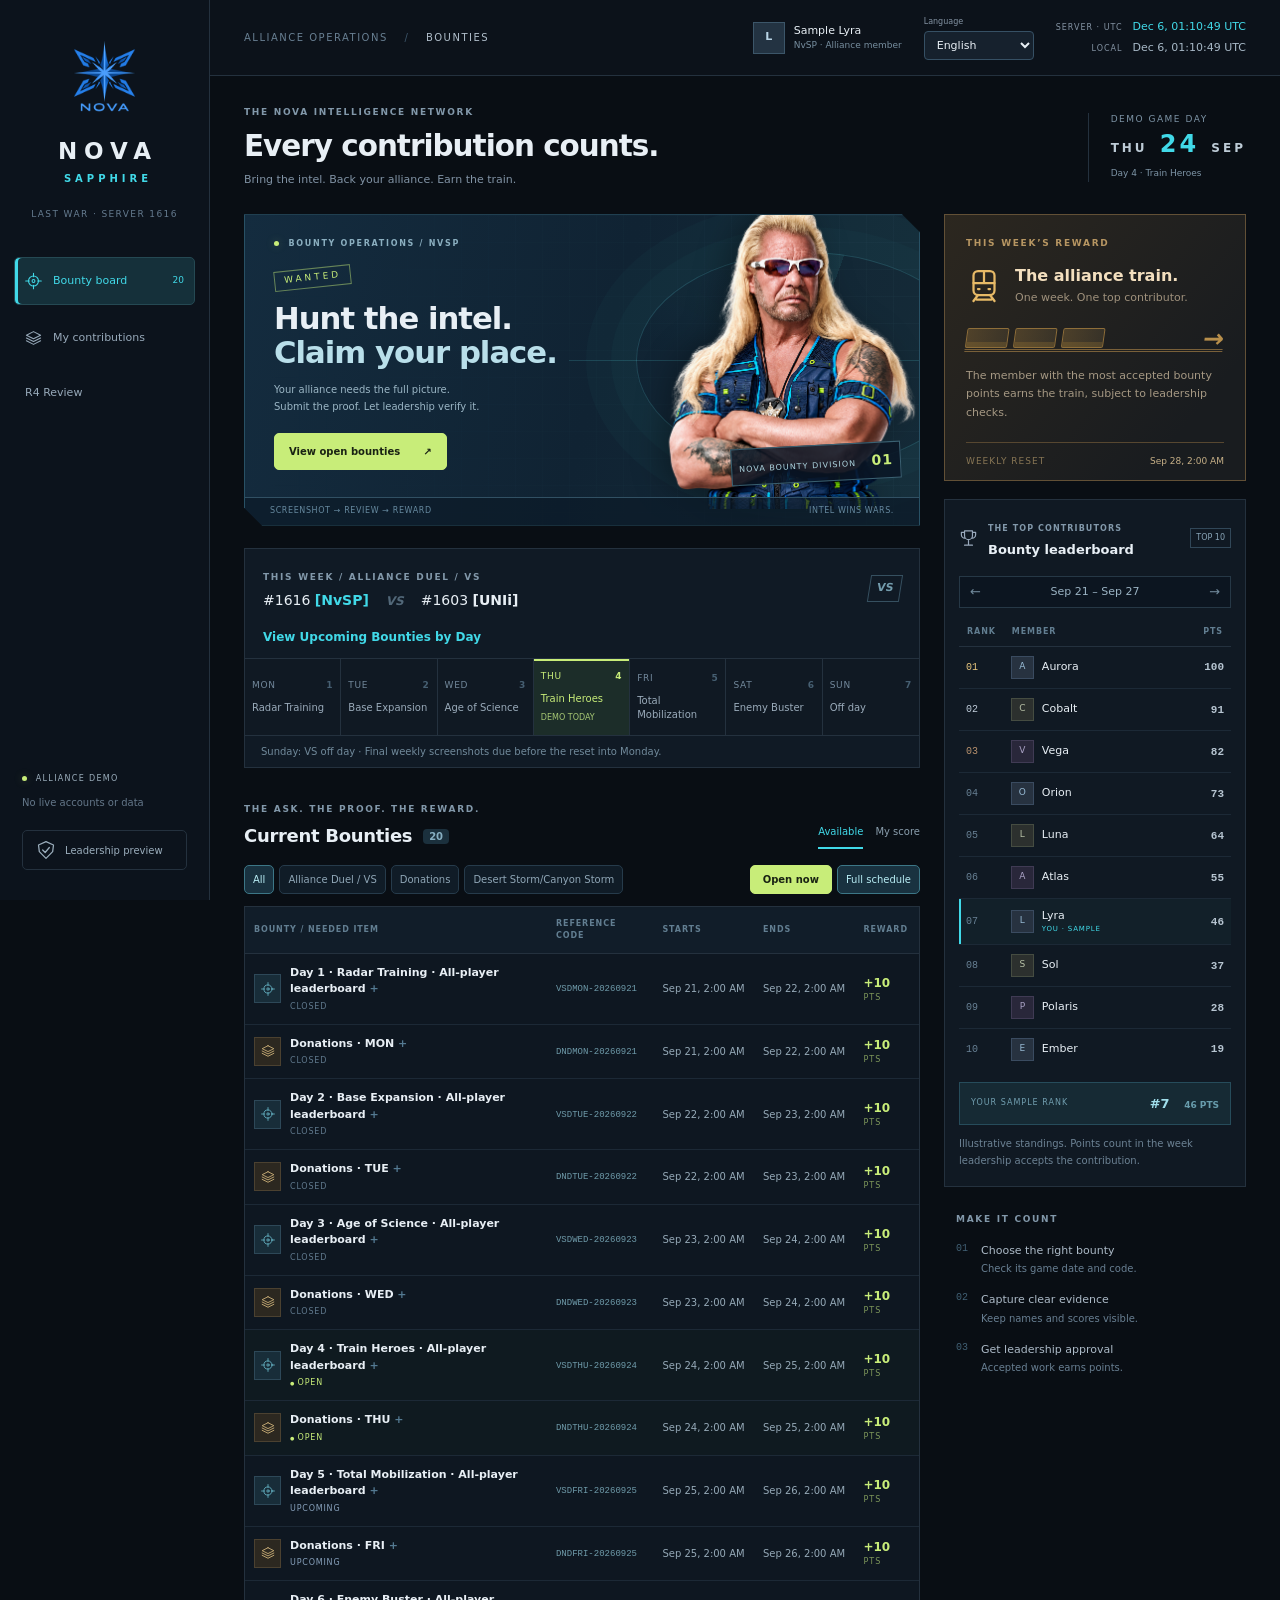
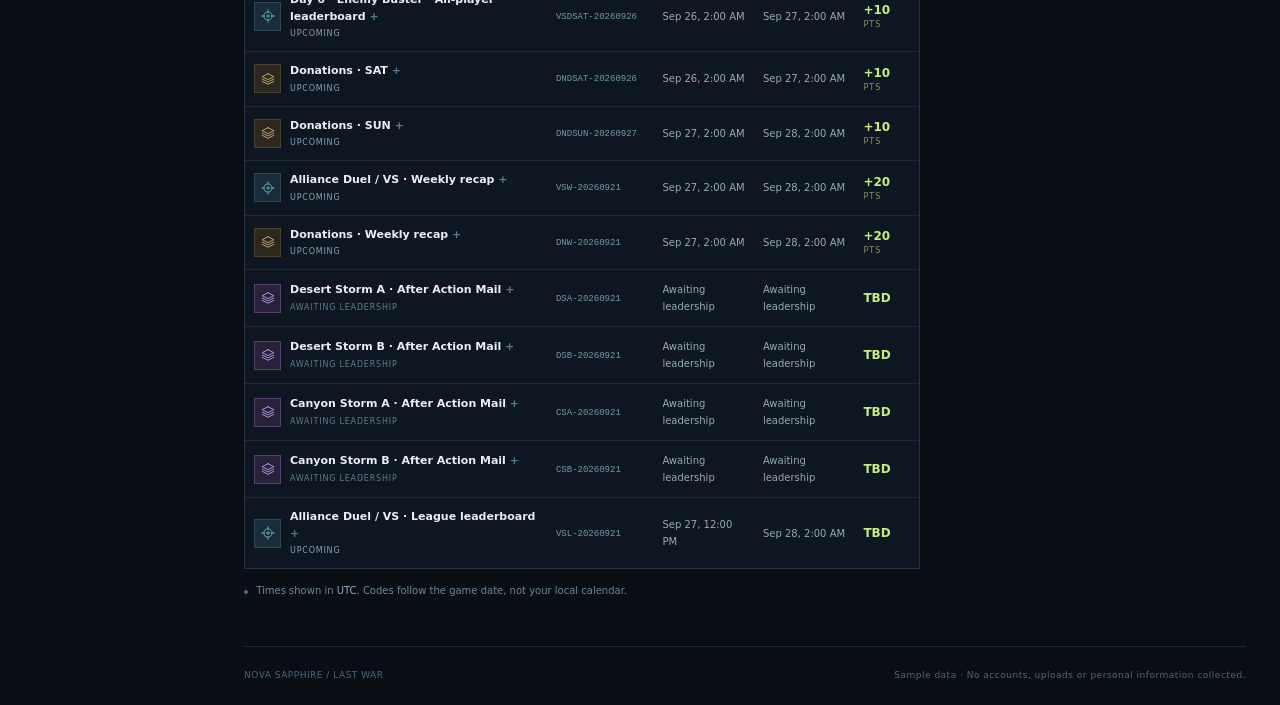
==== commit 0c4ef5a4: "Allow R4 acceptance without bounty points" ====
--- a/index.html
+++ b/index.html
@@ -8,4 +8,4 @@
 <div id="board-area"><div class="board-heading"><div><span class="eyebrow">THE ASK. THE PROOF. THE REWARD.</span><h2 id="board-title">Current Bounties <span id="count"></span></h2></div><div class="view-tabs"><button data-tab="available" class="active">Available</button><button data-tab="score">My score</button></div></div><div class="toolbar"><div class="filters"><button data-filter="all" class="active">All</button><button data-filter="VS">Alliance Duel / VS</button><button data-filter="DN">Donations</button><button data-filter="EVENT">Desert Storm/Canyon Storm</button></div><div class="status-filter"><button data-status="open">Open now</button><button data-status="all" class="active">Full schedule</button></div></div><div id="board"></div><p class="time-note"><span class="status-dot"></span> Times shown in <strong id="zone"></strong>. Codes follow the game date, not your local calendar.</p></div></div>
 <aside class="right"><section class="train-card"><div class="eyebrow">THIS WEEK’S REWARD</div><div class="reward-heading"><svg><use href="#train"/></svg><div><h2>The alliance train.</h2><p>One week. One top contributor.</p></div></div><div class="track" aria-hidden="true"><span></span><span></span><span></span><b>→</b></div><p>The member with the most accepted bounty points earns the train, subject to leadership checks.</p><div class="reward-footer"><span>WEEKLY RESET</span><strong id="train-reset"></strong></div></section>
 <section class="panel leaderboard"><div class="section-top"><svg><use href="#trophy"/></svg><div><span class="eyebrow">THE TOP CONTRIBUTORS</span><h2>Bounty leaderboard</h2></div><span class="pill">TOP 10</span></div><div class="weeknav"><button id="prev" aria-label="Previous week">←</button><strong id="week"></strong><button id="next" aria-label="Next week">→</button></div><table><thead><tr><th>RANK</th><th>MEMBER</th><th>PTS</th></tr></thead><tbody id="leaders"></tbody></table><div class="your-position"><span>YOUR SAMPLE RANK</span><strong>#7 <small>46 PTS</small></strong></div><p class="hint">Illustrative standings. Points count in the week leadership accepts the contribution.</p></section><section class="how-it-works"><span class="eyebrow">MAKE IT COUNT</span><ol><li><b>01</b><span>Choose the right bounty<small>Check its game date and code.</small></span></li><li><b>02</b><span>Capture clear evidence<small>Keep names and scores visible.</small></span></li><li><b>03</b><span>Get leadership approval<small>Accepted work earns points.</small></span></li></ol></section></aside></div><footer><span>NOVA SAPPHIRE / LAST WAR</span><span>Sample data · No accounts, uploads or personal information collected.</span></footer></main></div>
-<dialog id="submission"><form method="dialog"><button class="close" aria-label="Close">×</button></form><div class="eyebrow">BOUNTY BRIEFING</div><h2 id="selected-title"></h2><code id="selected-code"></code><p id="selected-details"></p><h3>Submission instructions</h3><ol id="selected-instructions"></ol><div id="selected-window" class="briefing-window"></div><p class="notice">Demo only. No files are uploaded or collected.</p><button class="primary" id="simulate">Simulate submission →</button><p id="receipt" role="status"></p></dialog><script type="module" src="app.js?v=23"></script></body></html>
+<dialog id="submission"><form method="dialog"><button class="close" aria-label="Close">×</button></form><div class="eyebrow">BOUNTY BRIEFING</div><h2 id="selected-title"></h2><code id="selected-code"></code><p id="selected-details"></p><h3>Submission instructions</h3><ol id="selected-instructions"></ol><div id="selected-window" class="briefing-window"></div><p class="notice">Demo only. No files are uploaded or collected.</p><button class="primary" id="simulate">Simulate submission →</button><p id="receipt" role="status"></p></dialog><script type="module" src="app.js?v=24"></script></body></html>
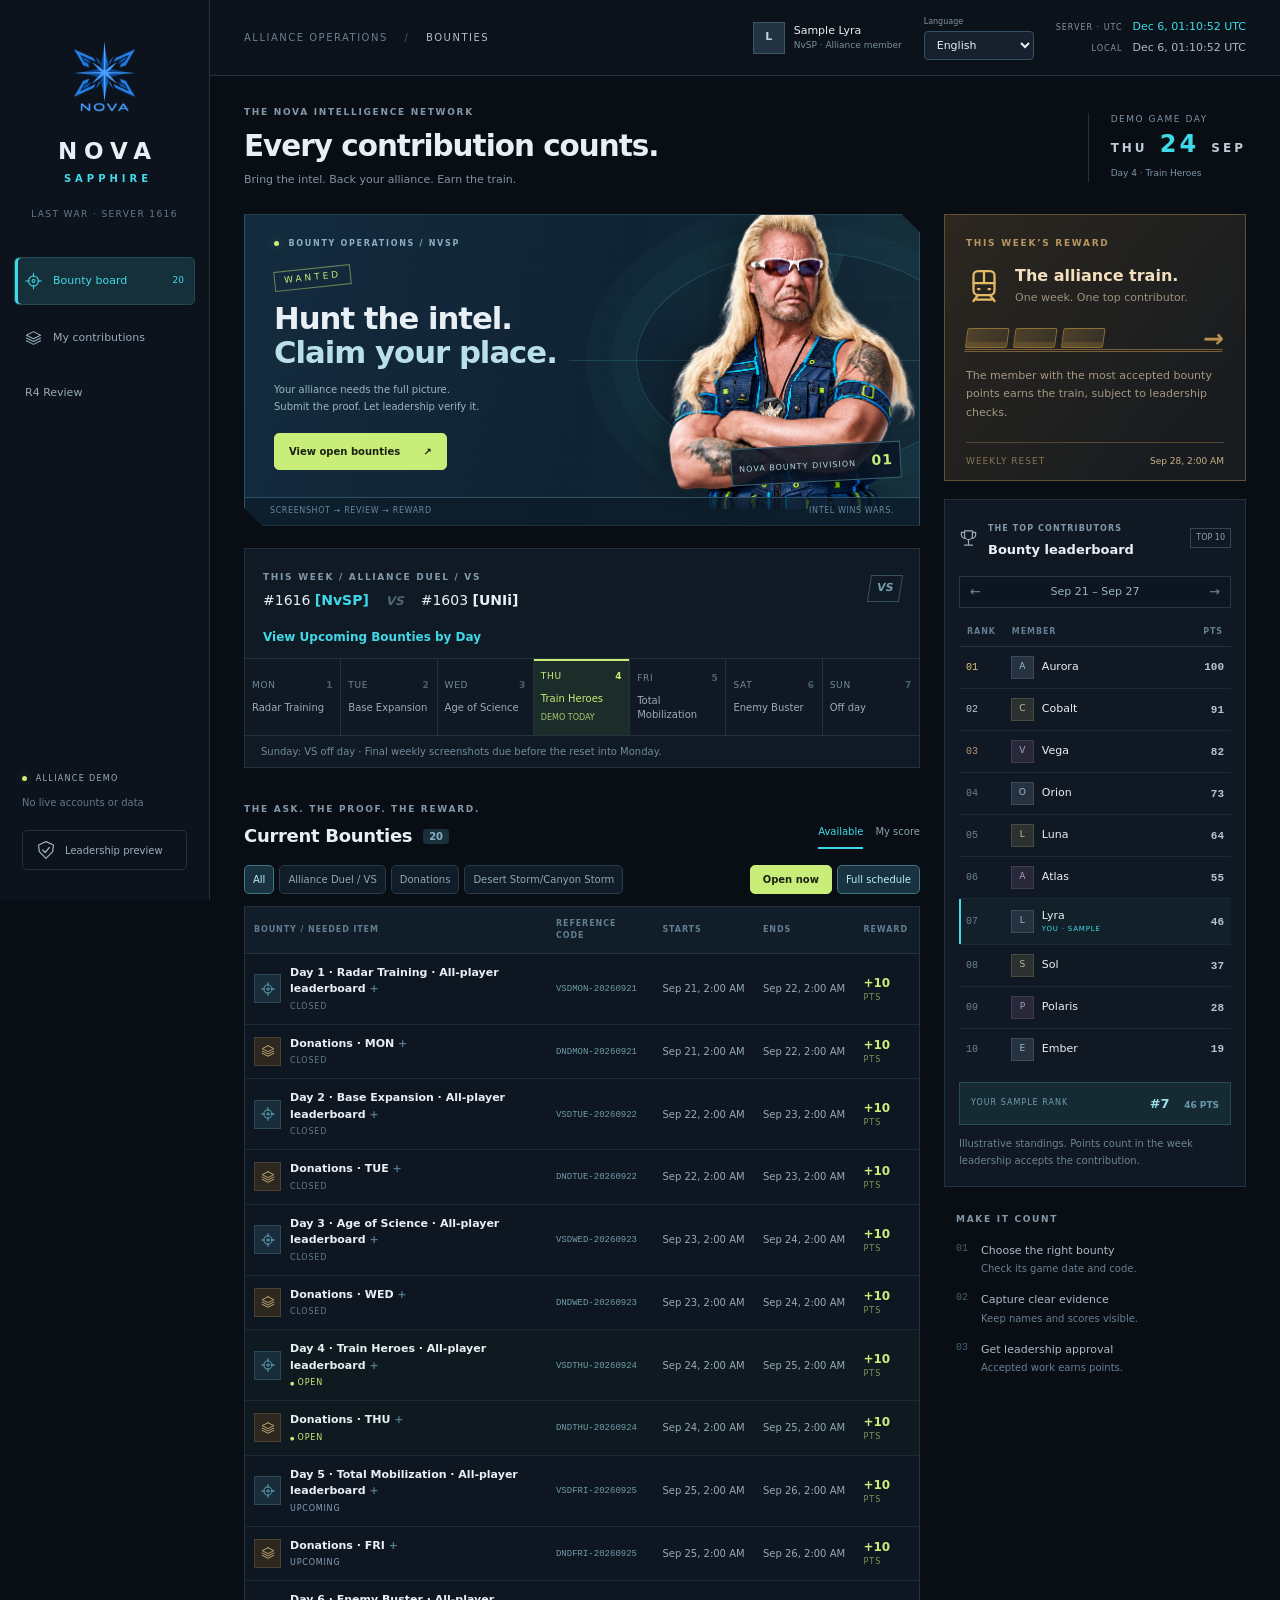
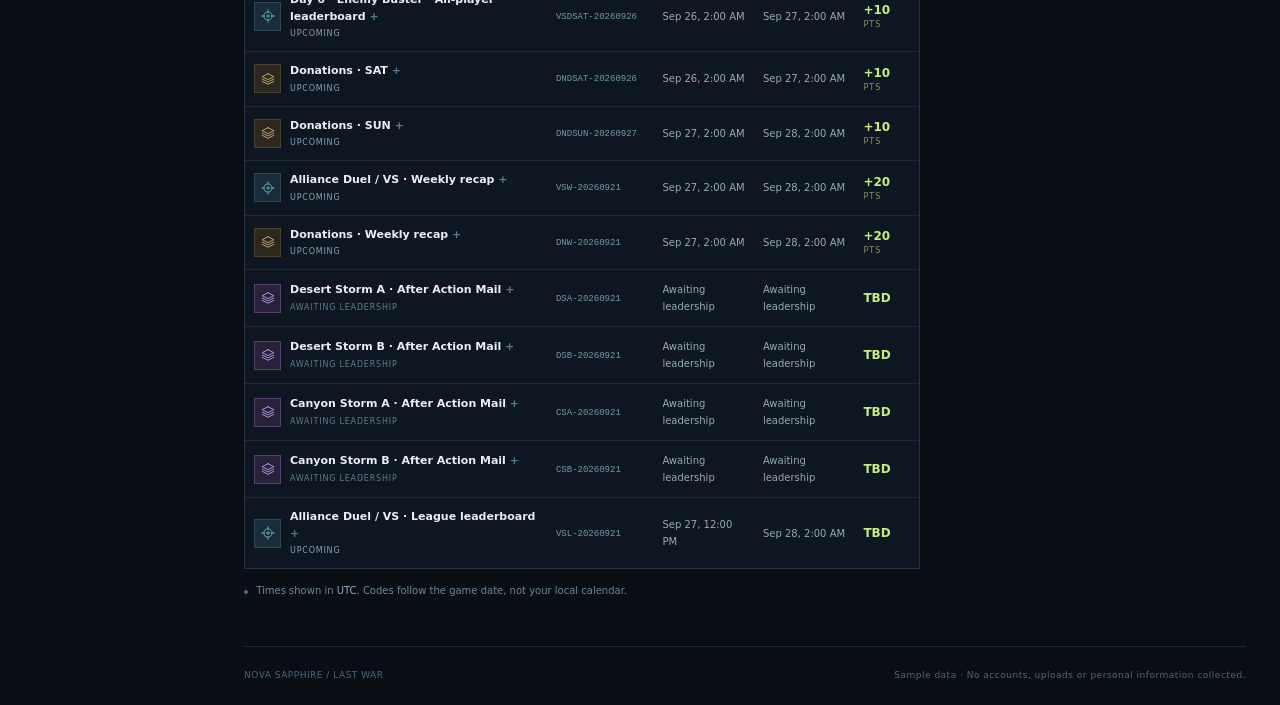
==== commit 06a8b508: "Load Monday screenshot test into R4 Review Adds RaidARQN’s 29 screenshots as one Monday bounty submi" ====
--- a/index.html
+++ b/index.html
@@ -1,4 +1,4 @@
-<!doctype html><html lang="en"><head><meta charset="utf-8"><meta name="viewport" content="width=device-width, initial-scale=1"><meta name="robots" content="noindex,nofollow"><meta name="referrer" content="no-referrer"><title>Nova Sapphire · Alliance Operations</title><link rel="stylesheet" href="style.css?v=23"></head><body>
+<!doctype html><html lang="en"><head><meta charset="utf-8"><meta name="viewport" content="width=device-width, initial-scale=1"><meta name="robots" content="noindex,nofollow"><meta name="referrer" content="no-referrer"><title>Nova Sapphire · Alliance Operations</title><link rel="stylesheet" href="style.css?v=25"></head><body>
 <svg class="sprite" aria-hidden="true" xmlns="http://www.w3.org/2000/svg"><symbol id="target" viewBox="0 0 24 24"><circle cx="12" cy="12" r="7"/><circle cx="12" cy="12" r="2"/><path d="M12 1v5m0 12v5M1 12h5m12 0h5"/></symbol><symbol id="trophy" viewBox="0 0 24 24"><path d="M7 3h10v6a5 5 0 0 1-10 0V3Zm0 2H3v3a4 4 0 0 0 5 4m9-7h4v3a4 4 0 0 1-5 4M12 14v6m-5 1h10"/></symbol><symbol id="train" viewBox="0 0 24 24"><rect x="5" y="2" width="14" height="16" rx="3"/><path d="M5 10h14M12 2v8M8 18l-3 4m11-4 3 4M7 21h10"/><path d="M8 14h1m6 0h1"/></symbol><symbol id="layers" viewBox="0 0 24 24"><path d="m12 3 10 5-10 5L2 8l10-5Zm-10 9 10 5 10-5M2 16l10 5 10-5"/></symbol><symbol id="shield" viewBox="0 0 24 24"><path d="m12 2 9 4-1 8-8 8-8-8-1-8 9-4Z"/><path d="m8 12 3 3 5-6"/></symbol></svg>
 <aside class="rail"><a class="brand" href="./"><img src="nova.png" alt="Nova alliance"><strong>NOVA<span>SAPPHIRE</span></strong></a><div class="rail-label">LAST WAR · SERVER 1616</div><nav aria-label="Alliance navigation"><button data-view="bounties" class="active"><svg><use href="#target"/></svg>Bounty board<span>15</span></button><button data-view="score"><svg><use href="#layers"/></svg>My contributions</button></nav><div class="rail-bottom"><span class="status-dot"></span> ALLIANCE DEMO<p>No live accounts or data</p><button id="leadership"><svg><use href="#shield"/></svg>Leadership preview</button></div></aside>
 <div class="workspace"><header><div class="breadcrumb">ALLIANCE OPERATIONS <span>/</span> <strong id="breadcrumb-current">BOUNTIES</strong></div><div class="demo-badge">INTERACTIVE DEMO</div><div class="member-badge"><span>L</span><div>Sample Lyra<small>NvSP · Alliance member</small></div></div><label class="language-picker"><span>Language</span><select id="language" aria-label="Language"><option value="en">English</option><option value="fr">Français</option><option value="es">Español</option><option value="pt">Português</option><option value="vi">Tiếng Việt</option><option value="ko">한국어</option><option value="de">Deutsch</option></select></label><div class="header-clocks" aria-label="Current server and local time"><div><span>SERVER · UTC</span><time id="server-clock"></time></div><div><span>LOCAL</span><time id="local-clock"></time></div></div></header><main><div class="page-heading"><div><div class="eyebrow">THE NOVA INTELLIGENCE NETWORK</div><h1 id="page-title">Every contribution counts.</h1><p>Bring the intel. Back your alliance. Earn the train.</p></div><div class="game-date"><span>DEMO GAME DAY</span><strong>THU <b>24</b> SEP</strong><small>Day 4 · Train Heroes</small></div></div>
@@ -8,4 +8,4 @@
 <div id="board-area"><div class="board-heading"><div><span class="eyebrow">THE ASK. THE PROOF. THE REWARD.</span><h2 id="board-title">Current Bounties <span id="count"></span></h2></div><div class="view-tabs"><button data-tab="available" class="active">Available</button><button data-tab="score">My score</button></div></div><div class="toolbar"><div class="filters"><button data-filter="all" class="active">All</button><button data-filter="VS">Alliance Duel / VS</button><button data-filter="DN">Donations</button><button data-filter="EVENT">Desert Storm/Canyon Storm</button></div><div class="status-filter"><button data-status="open">Open now</button><button data-status="all" class="active">Full schedule</button></div></div><div id="board"></div><p class="time-note"><span class="status-dot"></span> Times shown in <strong id="zone"></strong>. Codes follow the game date, not your local calendar.</p></div></div>
 <aside class="right"><section class="train-card"><div class="eyebrow">THIS WEEK’S REWARD</div><div class="reward-heading"><svg><use href="#train"/></svg><div><h2>The alliance train.</h2><p>One week. One top contributor.</p></div></div><div class="track" aria-hidden="true"><span></span><span></span><span></span><b>→</b></div><p>The member with the most accepted bounty points earns the train, subject to leadership checks.</p><div class="reward-footer"><span>WEEKLY RESET</span><strong id="train-reset"></strong></div></section>
 <section class="panel leaderboard"><div class="section-top"><svg><use href="#trophy"/></svg><div><span class="eyebrow">THE TOP CONTRIBUTORS</span><h2>Bounty leaderboard</h2></div><span class="pill">TOP 10</span></div><div class="weeknav"><button id="prev" aria-label="Previous week">←</button><strong id="week"></strong><button id="next" aria-label="Next week">→</button></div><table><thead><tr><th>RANK</th><th>MEMBER</th><th>PTS</th></tr></thead><tbody id="leaders"></tbody></table><div class="your-position"><span>YOUR SAMPLE RANK</span><strong>#7 <small>46 PTS</small></strong></div><p class="hint">Illustrative standings. Points count in the week leadership accepts the contribution.</p></section><section class="how-it-works"><span class="eyebrow">MAKE IT COUNT</span><ol><li><b>01</b><span>Choose the right bounty<small>Check its game date and code.</small></span></li><li><b>02</b><span>Capture clear evidence<small>Keep names and scores visible.</small></span></li><li><b>03</b><span>Get leadership approval<small>Accepted work earns points.</small></span></li></ol></section></aside></div><footer><span>NOVA SAPPHIRE / LAST WAR</span><span>Sample data · No accounts, uploads or personal information collected.</span></footer></main></div>
-<dialog id="submission"><form method="dialog"><button class="close" aria-label="Close">×</button></form><div class="eyebrow">BOUNTY BRIEFING</div><h2 id="selected-title"></h2><code id="selected-code"></code><p id="selected-details"></p><h3>Submission instructions</h3><ol id="selected-instructions"></ol><div id="selected-window" class="briefing-window"></div><p class="notice">Demo only. No files are uploaded or collected.</p><button class="primary" id="simulate">Simulate submission →</button><p id="receipt" role="status"></p></dialog><script type="module" src="app.js?v=24"></script></body></html>
+<dialog id="submission"><form method="dialog"><button class="close" aria-label="Close">×</button></form><div class="eyebrow">BOUNTY BRIEFING</div><h2 id="selected-title"></h2><code id="selected-code"></code><p id="selected-details"></p><h3>Submission instructions</h3><ol id="selected-instructions"></ol><div id="selected-window" class="briefing-window"></div><p class="notice">Demo only. No files are uploaded or collected.</p><button class="primary" id="simulate">Simulate submission →</button><p id="receipt" role="status"></p></dialog><script type="module" src="app.js?v=25"></script></body></html>
--- a/style.css
+++ b/style.css
@@ -42,3 +42,4 @@
 #r4-rejection{width:min(520px,calc(100vw - 32px));margin:auto;padding:24px;color:var(--text);border-radius:8px}#r4-rejection::backdrop{background:#030811cc}#r4-rejection h2{font-size:19px;margin-top:0}
 
 .portal-entry-link{font-size:12px;color:var(--cyan);text-decoration:none;border:1px solid #315263;padding:9px 12px;border-radius:5px;white-space:nowrap}
+.r4-pages{flex-wrap:wrap;max-height:210px;overflow:auto;padding-bottom:5px}.r4-pages button{min-width:92px}.r4-history-card{margin-top:14px;padding:16px;border:1px solid var(--line);background:#0a141e}.r4-history-card p{margin:6px 0}
